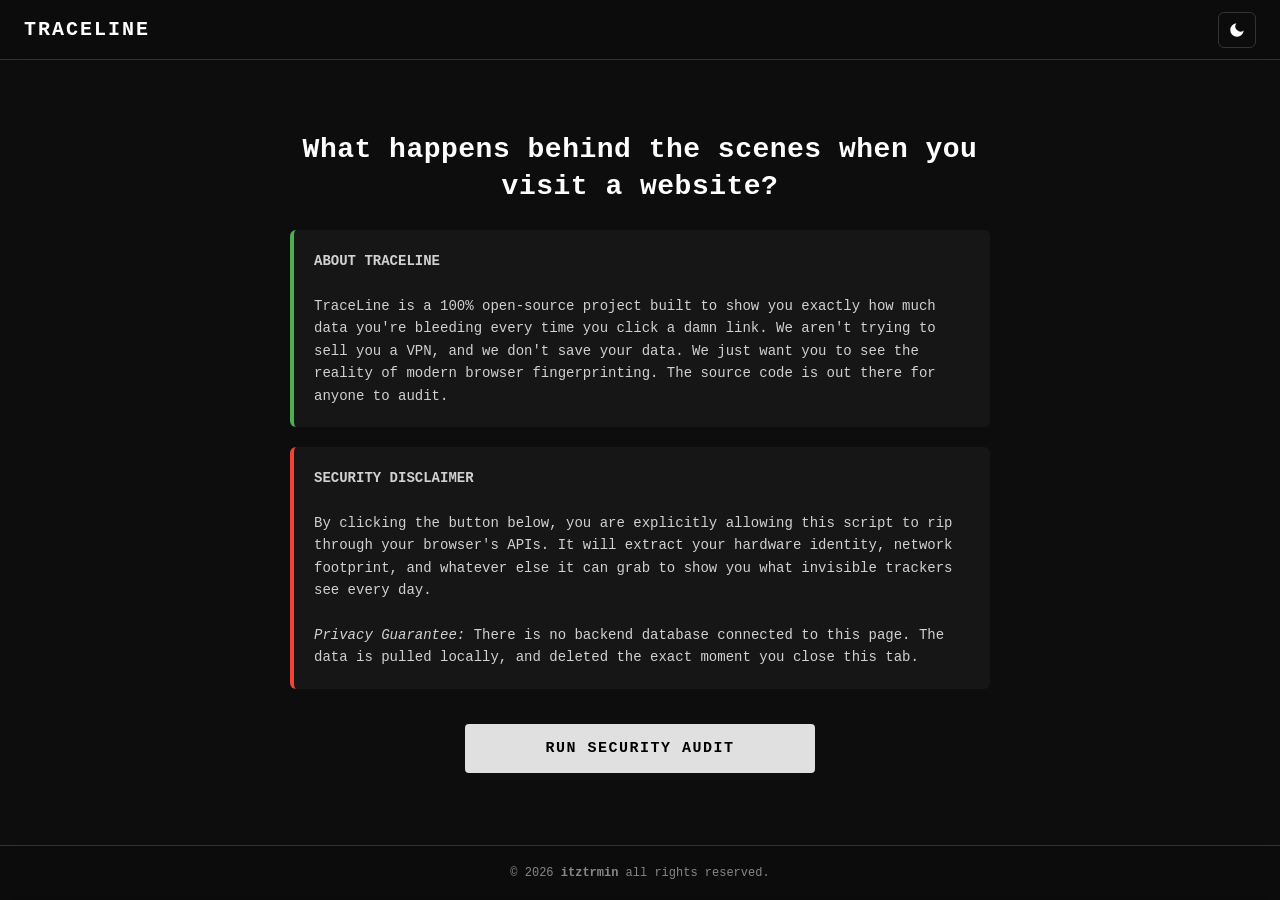
==== index.html @ 5d5ae393 "Last Sync: 2026-05-28 07:14 (Mobile)" ====
<!DOCTYPE html>
<html lang="en">
<head>
    <meta charset="UTF-8">
    <meta name="viewport" content="width=device-width, initial-scale=1.0, maximum-scale=1.0, user-scalable=no">
    <meta name="description" content="What happens behind the scenes when you visit a website? Run this audit to see your exact digital footprint and how to stop trackers.">
    <meta property="og:title" content="TraceLine - Security Audit">
    <meta property="og:description" content="What happens behind the scenes when you visit a website? Run this audit to see your exact digital footprint and how to stop trackers.">
    <meta property="og:type" content="website">
    <meta name="theme-color" content="#0d0d0d">
    <title>TraceLine - Security Audit</title>
    <link rel="preconnect" href="https://fonts.googleapis.com">
    <link rel="preconnect" href="https://fonts.gstatic.com" crossorigin>
    <link href="https://fonts.googleapis.com/css2?family=Archivo+Black&family=Goldman:wght@400;700&display=swap" rel="stylesheet">
    <link rel="stylesheet" href="css/base.css">
    <link rel="stylesheet" href="css/components.css">
    <link rel="stylesheet" href="css/terminal.css">
</head>
<body>

<div id="ad-trap" class="ad-trap ad-banner ad-sponsor adsbox doubleclick ad-placeholder"></div>

<nav>
    <div class="brand">TraceLine</div>
    <button class="theme-toggle" id="theme-btn" aria-label="Toggle Theme">
        <svg class="icon-moon" viewBox="0 0 24 24" xmlns="http://www.w3.org/2000/svg" aria-hidden="true">
            <path d="M21 12.79A9 9 0 1 1 11.21 3 7 7 0 0 0 21 12.79z"/>
        </svg>
        <svg class="icon-sun" viewBox="0 0 24 24" xmlns="http://www.w3.org/2000/svg" aria-hidden="true">
            <circle cx="12" cy="12" r="5"/>
            <line x1="12" y1="1" x2="12" y2="3"/><line x1="12" y1="21" x2="12" y2="23"/>
            <line x1="4.22" y1="4.22" x2="5.64" y2="5.64"/><line x1="18.36" y1="18.36" x2="19.78" y2="19.78"/>
            <line x1="1" y1="12" x2="3" y2="12"/><line x1="21" y1="12" x2="23" y2="12"/>
            <line x1="4.22" y1="19.78" x2="5.64" y2="18.36"/><line x1="18.36" y1="5.64" x2="19.78" y2="4.22"/>
        </svg>
    </button>
</nav>

<main>
    <div id="hero-container">
        <div class="title">What happens behind the scenes when you visit a website?</div>

        <div class="about-section">
            <strong>ABOUT TRACELINE</strong><br><br>
            TraceLine is a 100% open-source project built to show you exactly how much data you're bleeding every time you click a damn link. We aren't trying to sell you a VPN, and we don't save your data. We just want you to see the reality of modern browser fingerprinting. The source code is out there for anyone to audit.
        </div>

        <div class="disclaimer">
            <strong>SECURITY DISCLAIMER</strong><br><br>
            By clicking the button below, you are explicitly allowing this script to rip through your browser's APIs. It will extract your hardware identity, network footprint, and whatever else it can grab to show you what invisible trackers see every day.<br><br>
            <em>Privacy Guarantee:</em> There is no backend database connected to this page. The data is pulled locally, and deleted the exact moment you close this tab.
        </div>

        <button class="cta-btn" id="trap-button">Run Security Audit</button>
    </div>

    <div id="results-container">
        <div id="terminal-wrapper">
            <div id="terminal-titlebar">
                <span class="term-dot term-dot-red"></span>
                <span class="term-dot term-dot-yellow"></span>
                <span class="term-dot term-dot-green"></span>
                <span id="terminal-title-text">traceline / diagnostic shell</span>
            </div>
            <div id="terminal-output" role="log" aria-live="polite" aria-label="Security audit output"></div>
        </div>

        <div id="score-section" style="display:none"></div>

        <div class="docs" id="documentation-section" style="display:none">
            <h2>The Post-Mortem: How We Got This &amp; How to Stop It</h2>
            <p>That wall of text you just watched scroll by? That's your digital footprint. And honestly, it's a privacy shitshow. When you browse the web, you don't just politely ask a server for a webpage — your browser practically hands over a detailed dossier of your machine in exchange. Ad networks and data brokers don't even care about tracking cookies anymore. That's old bullshit. Instead, they look at the exact, hyper-specific combination of hardware, network settings, and system configurations you just exposed. Together, they form a "fingerprint" that is almost certainly unique to you.</p>
            <p>Here is a breakdown of exactly how this script tricked your browser into coughing up that information, and more importantly, how you can lock this damn thing down.</p>

            <hr>

            <h3>1. VPN / Proxy Detection Heuristics</h3>
            <p><strong>How we got it:</strong> Spotting a VPN just from the browser isn't easy, but your system gives it away if you aren't careful. We checked the local timezone of your operating system (via your browser's system clock) and compared it to the geographical timezone of your IP address. If you're physically sitting in London but your IP claims you're in New York, the clocks mismatch. You get flagged immediately. We also check your Internet Service Provider (ISP) against known datacenter hosts (like AWS or DigitalOcean) because regular people don't browse YouTube from a server farm.</p>
            <p><strong>How to prevent it:</strong> Spoof your system timezone to match your VPN's server. Extensions like <em>Spoof Timezone</em> automate this. To beat the datacenter check, you need Residential Proxies, which route your traffic through actual household connections.</p>

            <h3>2. The Canvas Fingerprint</h3>
            <p><strong>How we got it:</strong> HTML5 includes a drawing tool called a <span class="highlight">&lt;canvas&gt;</span>. Websites use it for browser games and charts. In this script, we generated an invisible canvas and forced your browser to draw a very specific, layered image using different colors and text fonts. Because every computer has a slightly different combo of graphics drivers, fonts, and sub-pixel smoothing algorithms, the resulting image is microscopically unique. We snapped a picture of those invisible pixels and hashed it into an ID code.</p>
            <p><strong>How to prevent it:</strong> Basic ad-blockers do literally nothing against this because canvas drawing is a core web feature. You need a browser that actually gives a shit, like <strong>Brave</strong> or the <strong>Tor Browser</strong>. Firefox users can install <strong>CanvasBlocker</strong>, which silently injects randomized digital "noise" into the math every time a site tries to draw a hidden image, completely ruining their tracking metrics.</p>

            <h3>3. AudioContext Fingerprinting</h3>
            <p><strong>How we got it:</strong> We used the Web Audio API to generate a high-frequency sine wave, pushed it through a digital audio compressor, and measured the result. We didn't even play the sound through your speakers. We just captured the internal audio buffer. Your specific sound card hardware dictates exactly how that floating-point math is processed. It's a ridiculously accurate, sneaky hardware ID.</p>
            <p><strong>How to prevent it:</strong> Similar to canvas tracking, you're fighting native web tools here. Using the <strong>Brave</strong> browser is your best bet; it catches audio API requests and injects cryptographic noise into the output, breaking their algorithms.</p>

            <h3>4. WebGL &amp; GPU Extraction</h3>
            <p><strong>How we got it:</strong> WebGL is the engine your browser uses to render 3D graphics. We spun up a 3D environment in the background and simply asked it for the name of the hardware doing the heavy lifting using a debug extension (<span class="highlight">WEBGL_debug_renderer_info</span>). Your browser just gladly handed over the exact make and model of your graphics card. It's that easy.</p>
            <p><strong>How to prevent it:</strong> You can disable WebGL entirely in your browser's advanced settings (in Firefox, type <code>about:config</code> and set <code>webgl.disabled</code> to <code>true</code>). Just keep in mind this will break 3D browser games and Google Earth.</p>

            <h3>5. Silent Media Device Enumeration</h3>
            <p><strong>How we got it:</strong> You know how websites have to ask permission to use your webcam and microphone? Yeah, well, they don't have to ask permission to <em>count</em> them. By querying <span class="highlight">navigator.mediaDevices.enumerateDevices()</span>, we asked your browser exactly how many audio inputs and lenses are plugged into your machine. Even without recording access, knowing you have exactly two cameras and three audio inputs adds another highly specific data point to your tracking profile.</p>
            <p><strong>How to prevent it:</strong> Safari actually restricts this by default, which is a rare W for Apple. On Chrome and Firefox, you have to dig into advanced configuration flags to spoof it. Honestly? Just unplug your external mics and webcams when you aren't using them.</p>

            <h3>6. Hardware &amp; Network Telemetry</h3>
            <p><strong>How we got it:</strong> We didn't even have to hack anything for this part — your browser just broadcasted it like an idiot. Using standard commands, we asked your machine how many CPU cores it has, how much RAM is installed, and your screen's exact color-depth. Combined with your IP address, this telemetry is enough to track you across different websites even if you clear your cookies every ten minutes.</p>
            <p><strong>How to prevent it:</strong> The best defense against general telemetry is blending in. The <strong>Tor Browser</strong> handles this by forcing every user to share the exact same screen size, hardware profile, and timezone, making it impossible to tell you apart from anyone else. For daily browsing, a strict privacy browser combined with a trusted VPN is the best way to stop the bleeding.</p>

            <h3>7. Browser Security Score</h3>
            <p><strong>How it works:</strong> After every audit, TraceLine grades your browser's privacy posture on a scale of <strong>0 to 10</strong>. The score weighs eleven signals gathered during the scan — whether an ad-blocker is running, whether canvas and audio fingerprinting are blocked, whether your GPU identity is masked, whether a VPN is in use, whether DNT and Global Privacy Control headers are sent, and more. Each signal contributes a weighted point value, and the total is normalised to a clean <code>/10</code> with a letter grade.</p>
            <p><strong>How to improve your score:</strong> The breakdown in the terminal tells you exactly which checks failed. The fastest wins are: installing an ad-blocker like <strong>uBlock Origin</strong>, switching to <strong>Brave</strong> (blocks canvas, audio, and WebGL fingerprinting by default), and enabling a VPN. Turning on Do Not Track and Global Privacy Control in your browser settings is trivial and free. Masking hardware telemetry (CPU core count, RAM) requires a privacy-focused browser or extensions like <strong>CanvasBlocker</strong> on Firefox.</p>

            <div class="bottom-actions">
                <button class="back-btn" id="back-btn">Back To Main Page</button>
                <div class="tagline">Stay safe. Stay paranoid.</div>
            </div>
        </div>
    </div>
</main>

<footer>
    &copy; 2026 <a href="https://trmin.pages.dev" target="_blank" rel="noopener">itztrmin</a> all rights reserved.
</footer>

<script src="js/core/theme.js"></script>
<script src="js/core/tl.js"></script>
<script src="js/engine/geo.js"></script>
<script src="js/engine/canvas.js"></script>
<script src="js/engine/audio.js"></script>
<script src="js/engine/gpu.js"></script>
<script src="js/engine/media.js"></script>
<script src="js/engine/system.js"></script>
<script src="js/engine/privacy.js"></script>
<script src="js/engine/collect.js"></script>
<script src="js/ui/terminal.js"></script>
<script src="js/ui/score.js"></script>
<script src="js/ui/app.js"></script>
</body>
</html>
---- css/base.css ----
:root {
    --bg-color: #0d0d0d;
    --text-color: #d1d1d1;
    --heading-color: #ffffff;
    --nav-bg: rgba(13, 13, 13, 0.92);
    --border-color: #333333;
    --box-bg: #161616;
    --btn-bg: #e0e0e0;
    --btn-text: #000000;
    --btn-hover: #ffffff;
    --btn-disabled: #2a2a2a;
    --btn-disabled-text: #555555;
    --term-bg: #111111;
    --term-text: #e0e0e0;
    --term-cursor: #888888;
    --highlight-bg: #222222;
    --link-color: #888888;
    --link-hover: #ffffff;
    --accent-green: #4CAF50;
    --accent-red: #f44336;
    --font-mono: 'SFMono-Regular', Consolas, 'Liberation Mono', Menlo, Courier, monospace;
    --font-sans: -apple-system, BlinkMacSystemFont, 'Segoe UI', Roboto, Helvetica, Arial, sans-serif;
    --font-display: 'Archivo Black', sans-serif;
    --font-brand: 'Goldman', sans-serif;
    --nav-height: 60px;
    --radius-sm: 4px;
    --radius-md: 6px;
    --radius-lg: 8px;
    --transition-fast: 0.2s ease;
    --transition-med: 0.3s ease;
}

body.light-mode {
    --bg-color: #f7f7f7;
    --text-color: #333333;
    --heading-color: #111111;
    --nav-bg: rgba(247, 247, 247, 0.92);
    --border-color: #d1d1d1;
    --box-bg: #ebebeb;
    --btn-bg: #111111;
    --btn-text: #ffffff;
    --btn-hover: #333333;
    --btn-disabled: #cccccc;
    --btn-disabled-text: #888888;
    --term-bg: #ffffff;
    --term-text: #222222;
    --term-cursor: #111111;
    --highlight-bg: #e0e0e0;
    --link-color: #555555;
    --link-hover: #111111;
}

*,
*::before,
*::after {
    box-sizing: border-box;
}

html {
    scroll-behavior: smooth;
}

body {
    background-color: var(--bg-color);
    color: var(--text-color);
    font-family: var(--font-mono);
    margin: 0;
    padding: 0;
    display: flex;
    flex-direction: column;
    min-height: 100vh;
    max-width: 100vw;
    overflow-x: hidden;
    transition: background-color var(--transition-med), color var(--transition-med);
}

main {
    flex: 1;
    display: flex;
    flex-direction: column;
    align-items: center;
    width: 100%;
    margin-top: var(--nav-height);
    padding: 20px;
}

footer {
    width: 100%;
    text-align: center;
    padding: 20px;
    font-size: 12px;
    color: var(--link-color);
    border-top: 1px solid var(--border-color);
    margin-top: auto;
    background-color: var(--nav-bg);
    backdrop-filter: blur(5px);
    -webkit-backdrop-filter: blur(5px);
}

footer a {
    color: var(--link-color);
    text-decoration: none;
    font-weight: bold;
    transition: color var(--transition-fast);
}

footer a:hover {
    color: var(--link-hover);
}

hr {
    border: 0;
    height: 1px;
    background: var(--border-color);
    margin: 36px 0;
}

.ad-trap {
    width: 1px;
    height: 1px;
    position: absolute;
    left: -9999px;
    top: -9999px;
    overflow: hidden;
    pointer-events: none;
}

@media (max-width: 600px) {
    main {
        padding: 16px;
    }
}
---- css/components.css ----
nav {
    width: 100%;
    height: var(--nav-height);
    background-color: var(--nav-bg);
    border-bottom: 1px solid var(--border-color);
    display: flex;
    justify-content: space-between;
    align-items: center;
    padding: 0 24px;
    position: fixed;
    top: 0;
    left: 0;
    z-index: 1000;
    backdrop-filter: blur(8px);
    -webkit-backdrop-filter: blur(8px);
}

.brand {
    font-size: clamp(16px, 4vw, 20px);
    font-weight: bold;
    color: var(--heading-color);
    letter-spacing: 2px;
    text-transform: uppercase;
    flex-shrink: 0;
}

.theme-toggle {
    background: none;
    border: 1px solid var(--border-color);
    border-radius: var(--radius-md);
    cursor: pointer;
    padding: 7px 9px;
    display: flex;
    align-items: center;
    justify-content: center;
    color: var(--heading-color);
    width: 38px;
    height: 36px;
    flex-shrink: 0;
    transition: border-color var(--transition-fast), opacity var(--transition-fast);
    position: relative;
    overflow: hidden;
}

.theme-toggle:hover {
    opacity: 0.7;
    border-color: var(--link-hover);
}

.theme-toggle svg {
    width: 18px;
    height: 18px;
    position: absolute;
    top: 50%;
    left: 50%;
    transform: translate(-50%, -50%);
    transition: opacity var(--transition-fast), transform var(--transition-med);
    pointer-events: none;
}

.icon-moon {
    opacity: 1;
    fill: currentColor;
}

.icon-sun {
    opacity: 0;
    fill: none;
    stroke: currentColor;
    stroke-width: 2;
    stroke-linecap: round;
}

body.light-mode .icon-moon { opacity: 0; }
body.light-mode .icon-sun  { opacity: 1; }

#hero-container {
    display: flex;
    flex-direction: column;
    align-items: center;
    justify-content: center;
    text-align: center;
    max-width: 700px;
    width: 100%;
    margin: auto;
    padding: 20px 0;
}

.title {
    font-size: clamp(20px, 5vw, 28px);
    color: var(--heading-color);
    margin-bottom: 25px;
    font-weight: 600;
    letter-spacing: 0.5px;
    line-height: 1.3;
}

.about-section,
.disclaimer {
    font-size: clamp(13px, 3.5vw, 14px);
    margin-bottom: 20px;
    line-height: 1.6;
    padding: 20px;
    background-color: var(--box-bg);
    border-radius: var(--radius-md);
    text-align: left;
    width: 100%;
}

.about-section {
    border-left: 4px solid var(--accent-green);
}

.disclaimer {
    border-left: 4px solid var(--accent-red);
    margin-bottom: 35px;
}

.cta-btn {
    background-color: var(--btn-bg);
    color: var(--btn-text);
    border: none;
    border-radius: var(--radius-sm);
    padding: 16px 30px;
    font-size: clamp(14px, 4vw, 15px);
    font-weight: bold;
    font-family: inherit;
    cursor: pointer;
    text-transform: uppercase;
    letter-spacing: 1.5px;
    transition: background-color var(--transition-fast), transform var(--transition-fast);
    width: 100%;
    max-width: 350px;
    display: block;
}

.cta-btn:hover:not(:disabled) {
    background-color: var(--btn-hover);
    transform: translateY(-2px);
}

.cta-btn:disabled {
    background-color: var(--btn-disabled);
    color: var(--btn-disabled-text);
    cursor: not-allowed;
    transform: none;
}

#results-container {
    display: none;
    width: 100%;
    max-width: 900px;
    margin: 0 auto;
}

.docs {
    line-height: 1.75;
    font-size: 15px;
    font-family: var(--font-sans);
}

.docs h2 {
    font-family: var(--font-display);
    color: var(--heading-color);
    border-bottom: 2px solid var(--border-color);
    padding-bottom: 12px;
    margin-top: 20px;
    font-size: clamp(18px, 4vw, 22px);
}

.docs h3 {
    font-family: var(--font-display);
    color: var(--heading-color);
    margin-top: 36px;
    margin-bottom: 12px;
    font-size: clamp(15px, 3.5vw, 17px);
    display: flex;
    align-items: center;
    gap: 10px;
}

.docs h3::before {
    content: "■";
    color: var(--border-color);
    font-size: 11px;
    flex-shrink: 0;
}

.docs p {
    margin-bottom: 16px;
    color: var(--text-color);
}

.docs strong {
    color: var(--heading-color);
    font-weight: 600;
}

.highlight {
    background-color: var(--highlight-bg);
    padding: 2px 6px;
    border-radius: var(--radius-sm);
    border: 1px solid var(--border-color);
    font-family: var(--font-mono);
    font-size: 0.88em;
}

.docs code {
    font-family: var(--font-mono);
    font-size: 0.88em;
    background-color: var(--highlight-bg);
    padding: 2px 6px;
    border-radius: var(--radius-sm);
}

.bottom-actions {
    display: flex;
    flex-direction: column;
    align-items: center;
    margin-top: 40px;
    padding-top: 30px;
    border-top: 1px solid var(--border-color);
    gap: 15px;
}

.back-btn {
    background-color: transparent;
    color: var(--heading-color);
    border: 2px solid var(--border-color);
    border-radius: var(--radius-sm);
    padding: 14px 40px;
    font-size: clamp(14px, 4vw, 15px);
    font-weight: bold;
    font-family: inherit;
    cursor: pointer;
    text-transform: uppercase;
    letter-spacing: 1.5px;
    transition: background-color var(--transition-fast), color var(--transition-fast);
    width: 100%;
    max-width: 300px;
}

.back-btn:hover {
    background-color: var(--border-color);
    color: var(--bg-color);
}

.tagline {
    font-family: var(--font-brand);
    color: var(--link-color);
    font-size: 12px;
    letter-spacing: 2px;
    text-transform: uppercase;
    text-align: center;
}

@media (max-width: 600px) {
    nav {
        padding: 0 16px;
    }

    .docs {
        font-size: 14px;
    }
}

/* ══════════════════════════════════════════════════════════════════════════
   BROWSER SECURITY SCORE CARD
   Sits between the terminal and the docs section
   ══════════════════════════════════════════════════════════════════════════ */

#score-section {
    width: 100%;
    background: var(--box-bg);
    border: 1px solid var(--border-color);
    border-radius: var(--radius-lg);
    padding: 32px 28px 28px;
    margin-bottom: 40px;
    box-shadow: 0 8px 32px rgba(0,0,0,0.25);
    font-family: var(--font-mono);
}

/* Header */
.score-header {
    margin-bottom: 28px;
    border-bottom: 1px solid var(--border-color);
    padding-bottom: 16px;
}

.score-label {
    font-size: clamp(11px, 3vw, 13px);
    letter-spacing: 3px;
    text-transform: uppercase;
    color: var(--link-color);
    margin-bottom: 4px;
}

.score-subtitle {
    font-size: 11px;
    color: var(--link-color);
    opacity: 0.6;
    letter-spacing: 1px;
}

/* Big number + grade row */
.score-hero {
    display: flex;
    align-items: baseline;
    gap: 20px;
    margin-bottom: 20px;
}

.score-number {
    font-family: var(--font-display);
    font-size: clamp(48px, 12vw, 72px);
    line-height: 1;
    font-weight: 900;
    transition: color 0.4s ease;
}

.score-denom {
    font-size: clamp(18px, 4vw, 24px);
    opacity: 0.55;
}

.score-grade {
    font-family: var(--font-display);
    font-size: clamp(28px, 7vw, 44px);
    font-weight: 900;
    border: 3px solid currentColor;
    border-radius: var(--radius-md);
    padding: 2px 12px;
    line-height: 1.3;
    opacity: 0.9;
}

/* Progress bar */
.score-bar-wrap {
    margin-bottom: 28px;
}

.score-bar-track {
    width: 100%;
    height: 6px;
    background: var(--border-color);
    border-radius: 3px;
    overflow: hidden;
    margin-bottom: 10px;
}

.score-bar-fill {
    height: 100%;
    border-radius: 3px;
    transition: width 0.8s cubic-bezier(0.4, 0, 0.2, 1);
}

.score-verdict {
    font-size: clamp(12px, 3vw, 14px);
    color: var(--text-color);
    opacity: 0.75;
    letter-spacing: 0.5px;
}

/* Breakdown grid */
.score-grid {
    display: flex;
    flex-direction: column;
    gap: 2px;
    border-top: 1px solid var(--border-color);
    padding-top: 20px;
}

.score-row {
    display: grid;
    grid-template-columns: 22px 1fr auto auto;
    align-items: center;
    gap: 10px;
    padding: 7px 10px;
    border-radius: var(--radius-sm);
    font-size: clamp(10px, 2.5vw, 12px);
    letter-spacing: 0.5px;
    transition: background var(--transition-fast);
}

.score-row:hover {
    background: var(--highlight-bg);
}

.score-row-icon {
    font-size: 13px;
    font-weight: bold;
    text-align: center;
    flex-shrink: 0;
}

.score-row-good .score-row-icon { color: var(--accent-green); }
.score-row-bad  .score-row-icon { color: var(--accent-red);   }

.score-row-label {
    color: var(--text-color);
    min-width: 0;
}

.score-row-status {
    font-size: 10px;
    letter-spacing: 1.5px;
    padding: 2px 7px;
    border-radius: 3px;
    white-space: nowrap;
    flex-shrink: 0;
}

.score-row-good .score-row-status {
    background: rgba(76,175,80,0.12);
    color: var(--accent-green);
    border: 1px solid rgba(76,175,80,0.25);
}

.score-row-bad .score-row-status {
    background: rgba(244,67,54,0.10);
    color: var(--accent-red);
    border: 1px solid rgba(244,67,54,0.2);
}

.score-row-pts {
    font-size: 11px;
    color: var(--link-color);
    text-align: right;
    white-space: nowrap;
    flex-shrink: 0;
    min-width: 32px;
}

.score-row-good .score-row-pts { color: var(--accent-green); }

/* Mobile */
@media (max-width: 520px) {
    #score-section {
        padding: 24px 16px 20px;
    }

    .score-row {
        grid-template-columns: 18px 1fr auto;
        gap: 8px;
    }

    /* Hide pts column on very small screens */
    .score-row-pts {
        display: none;
    }
}
---- css/terminal.css ----
#terminal-wrapper {
    position: relative;
    width: 100%;
    margin-bottom: 40px;
    border-radius: var(--radius-lg);
    overflow: hidden;
    box-shadow: 0 0 0 1px var(--border-color), 0 16px 48px rgba(0,0,0,0.4);
}

#terminal-titlebar {
    background-color: #1e1e1e;
    padding: 0 14px;
    display: flex;
    align-items: center;
    gap: 8px;
    border-bottom: 1px solid #2a2a2a;
    height: 38px;
    min-height: 38px;
    max-height: 38px;
    overflow: hidden;
}

body.light-mode #terminal-titlebar {
    background-color: #d0d0d0;
    border-bottom-color: #b8b8b8;
}

.term-dot {
    width: 12px;
    height: 12px;
    border-radius: 50%;
    flex-shrink: 0;
}

.term-dot-red    { background: #ff5f57; }
.term-dot-yellow { background: #febc2e; }
.term-dot-green  { background: #28c840; }

#terminal-title-text {
    font-size: 11px;
    color: #666;
    letter-spacing: 0.5px;
    font-family: monospace;
    white-space: nowrap;
    overflow: hidden;
    text-overflow: ellipsis;
    flex: 1 1 0;
    min-width: 0;
}

body.light-mode #terminal-title-text {
    color: #888;
}

.copy-log-btn {
    margin-left: auto;
    flex-shrink: 0;
    background: transparent;
    color: var(--link-color);
    border: 1px solid var(--border-color);
    border-radius: var(--radius-sm);
    padding: 3px 10px;
    font-size: 10px;
    font-family: inherit;
    letter-spacing: 1px;
    cursor: pointer;
    text-transform: uppercase;
    white-space: nowrap;
    transition: color var(--transition-fast), border-color var(--transition-fast);
}

.copy-log-btn:hover {
    color: var(--link-hover);
    border-color: var(--link-hover);
}

#terminal-output {
    background-color: var(--term-bg);
    padding: 16px 18px 22px;
    white-space: pre-wrap;
    overflow-wrap: anywhere;
    word-break: break-all;
    font-size: clamp(10px, 2.2vw, 13px);
    line-height: 1.7;
    color: var(--term-text);
    min-height: 260px;
    height: 60vh;
    max-height: 600px;
    overflow-y: auto;
    width: 100%;
    box-sizing: border-box;
    scrollbar-width: thin;
    scrollbar-color: var(--border-color) transparent;
    transition: background-color var(--transition-med), color var(--transition-med);
}

#terminal-output::-webkit-scrollbar       { width: 6px; }
#terminal-output::-webkit-scrollbar-track { background: transparent; }
#terminal-output::-webkit-scrollbar-thumb { background-color: var(--border-color); border-radius: 3px; }

#terminal-output::after {
    content: '\2588';
    animation: blink 1s step-start infinite;
    color: var(--term-cursor);
    margin-left: 2px;
}

.typing-complete::after { display: none; }

@keyframes blink { 50% { opacity: 0; } }

@media (max-width: 480px) {
    #terminal-output {
        font-size: 10px;
        padding: 12px 12px 18px;
        height: 55vh;
        max-height: 480px;
        line-height: 1.6;
    }

    #terminal-title-text {
        font-size: 10px;
        letter-spacing: 0;
    }

    .copy-log-btn {
        font-size: 9px;
        padding: 2px 8px;
    }
}
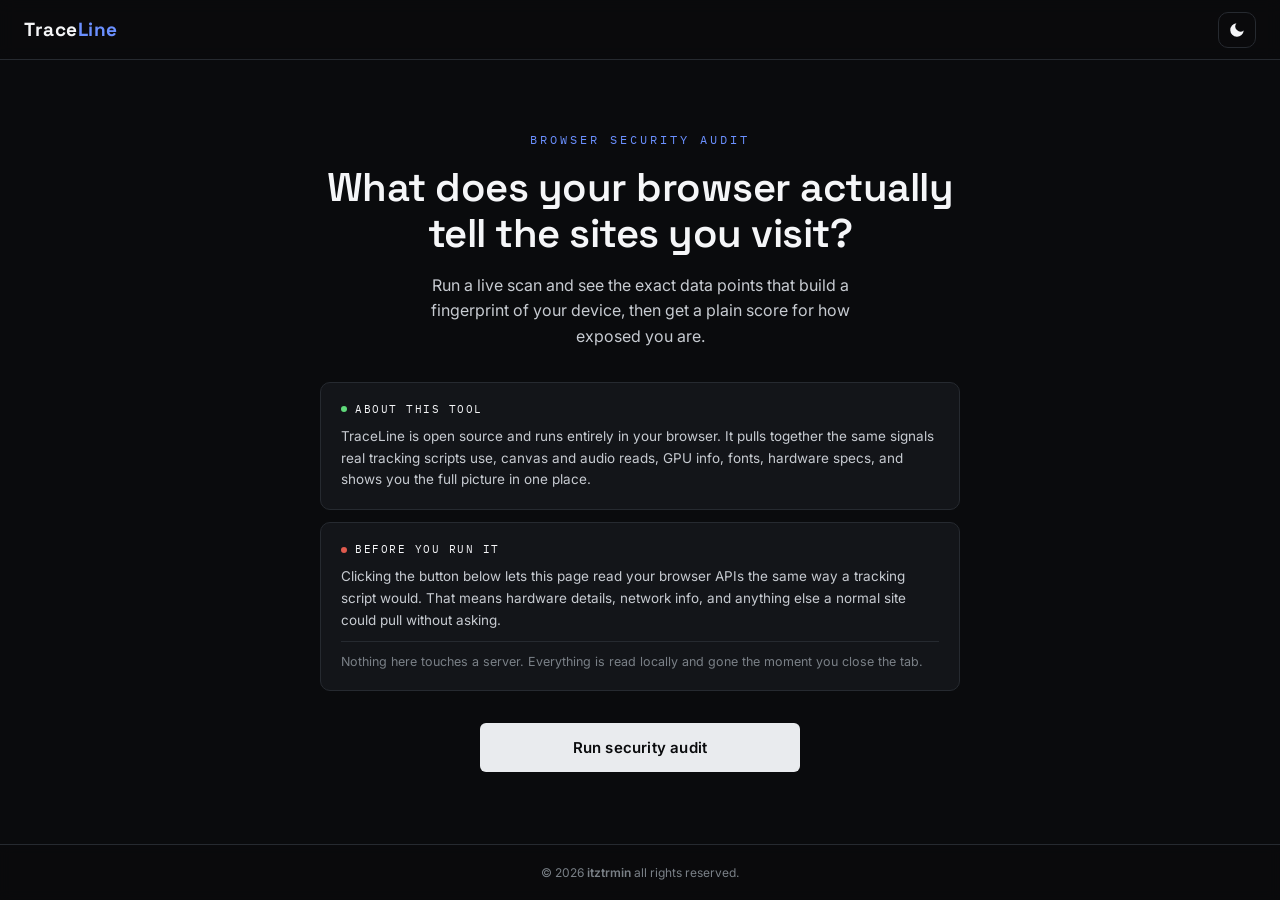
==== commit 8ff22663: "fix and redesign" ====
--- a/index.html
+++ b/index.html
@@ -3,15 +3,15 @@
 <head>
     <meta charset="UTF-8">
     <meta name="viewport" content="width=device-width, initial-scale=1.0, maximum-scale=1.0, user-scalable=no">
-    <meta name="description" content="What happens behind the scenes when you visit a website? Run this audit to see your exact digital footprint and how to stop trackers.">
-    <meta property="og:title" content="TraceLine - Security Audit">
-    <meta property="og:description" content="What happens behind the scenes when you visit a website? Run this audit to see your exact digital footprint and how to stop trackers.">
+    <meta name="description" content="See exactly what your browser leaks to every site you visit, then get a real score for how well it is locked down.">
+    <meta property="og:title" content="TraceLine, browser security audit">
+    <meta property="og:description" content="See exactly what your browser leaks to every site you visit, then get a real score for how well it is locked down.">
     <meta property="og:type" content="website">
-    <meta name="theme-color" content="#0d0d0d">
-    <title>TraceLine - Security Audit</title>
+    <meta name="theme-color" content="#0a0b0d">
+    <title>TraceLine, browser security audit</title>
     <link rel="preconnect" href="https://fonts.googleapis.com">
     <link rel="preconnect" href="https://fonts.gstatic.com" crossorigin>
-    <link href="https://fonts.googleapis.com/css2?family=Archivo+Black&family=Goldman:wght@400;700&display=swap" rel="stylesheet">
+    <link href="https://fonts.googleapis.com/css2?family=Space+Grotesk:wght@500;600;700&family=IBM+Plex+Mono:wght@400;500;600&family=Inter:wght@400;500;600&display=swap" rel="stylesheet">
     <link rel="stylesheet" href="css/base.css">
     <link rel="stylesheet" href="css/components.css">
     <link rel="stylesheet" href="css/terminal.css">
@@ -21,8 +21,8 @@
 <div id="ad-trap" class="ad-trap ad-banner ad-sponsor adsbox doubleclick ad-placeholder"></div>
 
 <nav>
-    <div class="brand">TraceLine</div>
-    <button class="theme-toggle" id="theme-btn" aria-label="Toggle Theme">
+    <div class="brand">Trace<span>Line</span></div>
+    <button class="theme-toggle" id="theme-btn" aria-label="Toggle theme">
         <svg class="icon-moon" viewBox="0 0 24 24" xmlns="http://www.w3.org/2000/svg" aria-hidden="true">
             <path d="M21 12.79A9 9 0 1 1 11.21 3 7 7 0 0 0 21 12.79z"/>
         </svg>
@@ -38,20 +38,23 @@
 
 <main>
     <div id="hero-container">
-        <div class="title">What happens behind the scenes when you visit a website?</div>
+        <div class="eyebrow">Browser security audit</div>
+        <div class="title">What does your browser actually tell the sites you visit?</div>
+        <div class="subtitle">Run a live scan and see the exact data points that build a fingerprint of your device, then get a plain score for how exposed you are.</div>
 
-        <div class="about-section">
-            <strong>ABOUT TRACELINE</strong><br><br>
-            TraceLine is a 100% open-source project built to show you exactly how much data you're bleeding every time you click a damn link. We aren't trying to sell you a VPN, and we don't save your data. We just want you to see the reality of modern browser fingerprinting. The source code is out there for anyone to audit.
+        <div class="info-cards">
+            <div class="info-card info-card-about">
+                <div class="info-card-title">About this tool</div>
+                <p>TraceLine is open source and runs entirely in your browser. It pulls together the same signals real tracking scripts use, canvas and audio reads, GPU info, fonts, hardware specs, and shows you the full picture in one place.</p>
+            </div>
+            <div class="info-card info-card-warn">
+                <div class="info-card-title">Before you run it</div>
+                <p>Clicking the button below lets this page read your browser APIs the same way a tracking script would. That means hardware details, network info, and anything else a normal site could pull without asking.</p>
+                <div class="info-card-guarantee">Nothing here touches a server. Everything is read locally and gone the moment you close the tab.</div>
+            </div>
         </div>
 
-        <div class="disclaimer">
-            <strong>SECURITY DISCLAIMER</strong><br><br>
-            By clicking the button below, you are explicitly allowing this script to rip through your browser's APIs. It will extract your hardware identity, network footprint, and whatever else it can grab to show you what invisible trackers see every day.<br><br>
-            <em>Privacy Guarantee:</em> There is no backend database connected to this page. The data is pulled locally, and deleted the exact moment you close this tab.
-        </div>
-
-        <button class="cta-btn" id="trap-button">Run Security Audit</button>
+        <button class="cta-btn" id="trap-button">Run security audit</button>
     </div>
 
     <div id="results-container">
@@ -67,45 +70,8 @@
 
         <div id="score-section" style="display:none"></div>
 
-        <div class="docs" id="documentation-section" style="display:none">
-            <h2>The Post-Mortem: How We Got This &amp; How to Stop It</h2>
-            <p>That wall of text you just watched scroll by? That's your digital footprint. And honestly, it's a privacy shitshow. When you browse the web, you don't just politely ask a server for a webpage — your browser practically hands over a detailed dossier of your machine in exchange. Ad networks and data brokers don't even care about tracking cookies anymore. That's old bullshit. Instead, they look at the exact, hyper-specific combination of hardware, network settings, and system configurations you just exposed. Together, they form a "fingerprint" that is almost certainly unique to you.</p>
-            <p>Here is a breakdown of exactly how this script tricked your browser into coughing up that information, and more importantly, how you can lock this damn thing down.</p>
-
-            <hr>
-
-            <h3>1. VPN / Proxy Detection Heuristics</h3>
-            <p><strong>How we got it:</strong> Spotting a VPN just from the browser isn't easy, but your system gives it away if you aren't careful. We checked the local timezone of your operating system (via your browser's system clock) and compared it to the geographical timezone of your IP address. If you're physically sitting in London but your IP claims you're in New York, the clocks mismatch. You get flagged immediately. We also check your Internet Service Provider (ISP) against known datacenter hosts (like AWS or DigitalOcean) because regular people don't browse YouTube from a server farm.</p>
-            <p><strong>How to prevent it:</strong> Spoof your system timezone to match your VPN's server. Extensions like <em>Spoof Timezone</em> automate this. To beat the datacenter check, you need Residential Proxies, which route your traffic through actual household connections.</p>
-
-            <h3>2. The Canvas Fingerprint</h3>
-            <p><strong>How we got it:</strong> HTML5 includes a drawing tool called a <span class="highlight">&lt;canvas&gt;</span>. Websites use it for browser games and charts. In this script, we generated an invisible canvas and forced your browser to draw a very specific, layered image using different colors and text fonts. Because every computer has a slightly different combo of graphics drivers, fonts, and sub-pixel smoothing algorithms, the resulting image is microscopically unique. We snapped a picture of those invisible pixels and hashed it into an ID code.</p>
-            <p><strong>How to prevent it:</strong> Basic ad-blockers do literally nothing against this because canvas drawing is a core web feature. You need a browser that actually gives a shit, like <strong>Brave</strong> or the <strong>Tor Browser</strong>. Firefox users can install <strong>CanvasBlocker</strong>, which silently injects randomized digital "noise" into the math every time a site tries to draw a hidden image, completely ruining their tracking metrics.</p>
-
-            <h3>3. AudioContext Fingerprinting</h3>
-            <p><strong>How we got it:</strong> We used the Web Audio API to generate a high-frequency sine wave, pushed it through a digital audio compressor, and measured the result. We didn't even play the sound through your speakers. We just captured the internal audio buffer. Your specific sound card hardware dictates exactly how that floating-point math is processed. It's a ridiculously accurate, sneaky hardware ID.</p>
-            <p><strong>How to prevent it:</strong> Similar to canvas tracking, you're fighting native web tools here. Using the <strong>Brave</strong> browser is your best bet; it catches audio API requests and injects cryptographic noise into the output, breaking their algorithms.</p>
-
-            <h3>4. WebGL &amp; GPU Extraction</h3>
-            <p><strong>How we got it:</strong> WebGL is the engine your browser uses to render 3D graphics. We spun up a 3D environment in the background and simply asked it for the name of the hardware doing the heavy lifting using a debug extension (<span class="highlight">WEBGL_debug_renderer_info</span>). Your browser just gladly handed over the exact make and model of your graphics card. It's that easy.</p>
-            <p><strong>How to prevent it:</strong> You can disable WebGL entirely in your browser's advanced settings (in Firefox, type <code>about:config</code> and set <code>webgl.disabled</code> to <code>true</code>). Just keep in mind this will break 3D browser games and Google Earth.</p>
-
-            <h3>5. Silent Media Device Enumeration</h3>
-            <p><strong>How we got it:</strong> You know how websites have to ask permission to use your webcam and microphone? Yeah, well, they don't have to ask permission to <em>count</em> them. By querying <span class="highlight">navigator.mediaDevices.enumerateDevices()</span>, we asked your browser exactly how many audio inputs and lenses are plugged into your machine. Even without recording access, knowing you have exactly two cameras and three audio inputs adds another highly specific data point to your tracking profile.</p>
-            <p><strong>How to prevent it:</strong> Safari actually restricts this by default, which is a rare W for Apple. On Chrome and Firefox, you have to dig into advanced configuration flags to spoof it. Honestly? Just unplug your external mics and webcams when you aren't using them.</p>
-
-            <h3>6. Hardware &amp; Network Telemetry</h3>
-            <p><strong>How we got it:</strong> We didn't even have to hack anything for this part — your browser just broadcasted it like an idiot. Using standard commands, we asked your machine how many CPU cores it has, how much RAM is installed, and your screen's exact color-depth. Combined with your IP address, this telemetry is enough to track you across different websites even if you clear your cookies every ten minutes.</p>
-            <p><strong>How to prevent it:</strong> The best defense against general telemetry is blending in. The <strong>Tor Browser</strong> handles this by forcing every user to share the exact same screen size, hardware profile, and timezone, making it impossible to tell you apart from anyone else. For daily browsing, a strict privacy browser combined with a trusted VPN is the best way to stop the bleeding.</p>
-
-            <h3>7. Browser Security Score</h3>
-            <p><strong>How it works:</strong> After every audit, TraceLine grades your browser's privacy posture on a scale of <strong>0 to 10</strong>. The score weighs eleven signals gathered during the scan — whether an ad-blocker is running, whether canvas and audio fingerprinting are blocked, whether your GPU identity is masked, whether a VPN is in use, whether DNT and Global Privacy Control headers are sent, and more. Each signal contributes a weighted point value, and the total is normalised to a clean <code>/10</code> with a letter grade.</p>
-            <p><strong>How to improve your score:</strong> The breakdown in the terminal tells you exactly which checks failed. The fastest wins are: installing an ad-blocker like <strong>uBlock Origin</strong>, switching to <strong>Brave</strong> (blocks canvas, audio, and WebGL fingerprinting by default), and enabling a VPN. Turning on Do Not Track and Global Privacy Control in your browser settings is trivial and free. Masking hardware telemetry (CPU core count, RAM) requires a privacy-focused browser or extensions like <strong>CanvasBlocker</strong> on Firefox.</p>
-
-            <div class="bottom-actions">
-                <button class="back-btn" id="back-btn">Back To Main Page</button>
-                <div class="tagline">Stay safe. Stay paranoid.</div>
-            </div>
+        <div class="bottom-actions" id="bottom-actions" style="display:none">
+            <button class="back-btn" id="back-btn">Run again</button>
         </div>
     </div>
 </main>
@@ -123,6 +89,7 @@
 <script src="js/engine/media.js"></script>
 <script src="js/engine/system.js"></script>
 <script src="js/engine/privacy.js"></script>
+<script src="js/engine/bypass.js"></script>
 <script src="js/engine/collect.js"></script>
 <script src="js/ui/terminal.js"></script>
 <script src="js/ui/score.js"></script>
--- a/css/base.css
+++ b/css/base.css
@@ -1,53 +1,56 @@
 :root {
-    --bg-color: #0d0d0d;
-    --text-color: #d1d1d1;
-    --heading-color: #ffffff;
-    --nav-bg: rgba(13, 13, 13, 0.92);
-    --border-color: #333333;
-    --box-bg: #161616;
-    --btn-bg: #e0e0e0;
-    --btn-text: #000000;
+    --bg-color: #0a0b0d;
+    --text-color: #c7cbd1;
+    --heading-color: #f5f6f8;
+    --nav-bg: rgba(10, 11, 13, 0.9);
+    --border-color: #262a30;
+    --box-bg: #131519;
+    --box-bg-raised: #1a1d22;
+    --btn-bg: #e9ebee;
+    --btn-text: #0a0b0d;
     --btn-hover: #ffffff;
-    --btn-disabled: #2a2a2a;
-    --btn-disabled-text: #555555;
-    --term-bg: #111111;
-    --term-text: #e0e0e0;
-    --term-cursor: #888888;
-    --highlight-bg: #222222;
-    --link-color: #888888;
+    --btn-disabled: #22252a;
+    --btn-disabled-text: #52565d;
+    --term-bg: #0e0f12;
+    --term-text: #d6dae0;
+    --term-cursor: #6b90ff;
+    --highlight-bg: #1c1f25;
+    --link-color: #7a8087;
     --link-hover: #ffffff;
-    --accent-green: #4CAF50;
-    --accent-red: #f44336;
-    --font-mono: 'SFMono-Regular', Consolas, 'Liberation Mono', Menlo, Courier, monospace;
-    --font-sans: -apple-system, BlinkMacSystemFont, 'Segoe UI', Roboto, Helvetica, Arial, sans-serif;
-    --font-display: 'Archivo Black', sans-serif;
-    --font-brand: 'Goldman', sans-serif;
+    --accent: #6b90ff;
+    --accent-soft: rgba(107, 144, 255, 0.12);
+    --good: #5fd97a;
+    --bad: #e05a4e;
+    --font-mono: 'IBM Plex Mono', 'SFMono-Regular', Consolas, 'Liberation Mono', Menlo, monospace;
+    --font-sans: 'Inter', -apple-system, BlinkMacSystemFont, 'Segoe UI', Roboto, Helvetica, Arial, sans-serif;
+    --font-display: 'Space Grotesk', 'Archivo Black', sans-serif;
     --nav-height: 60px;
-    --radius-sm: 4px;
-    --radius-md: 6px;
-    --radius-lg: 8px;
-    --transition-fast: 0.2s ease;
-    --transition-med: 0.3s ease;
+    --radius-sm: 6px;
+    --radius-md: 10px;
+    --radius-lg: 14px;
+    --transition-fast: 0.15s ease;
+    --transition-med: 0.25s ease;
 }
 
 body.light-mode {
-    --bg-color: #f7f7f7;
-    --text-color: #333333;
-    --heading-color: #111111;
-    --nav-bg: rgba(247, 247, 247, 0.92);
-    --border-color: #d1d1d1;
-    --box-bg: #ebebeb;
-    --btn-bg: #111111;
+    --bg-color: #f6f7f9;
+    --text-color: #40454c;
+    --heading-color: #101215;
+    --nav-bg: rgba(246, 247, 249, 0.9);
+    --border-color: #dfe2e6;
+    --box-bg: #ffffff;
+    --box-bg-raised: #ffffff;
+    --btn-bg: #101215;
     --btn-text: #ffffff;
-    --btn-hover: #333333;
-    --btn-disabled: #cccccc;
-    --btn-disabled-text: #888888;
+    --btn-hover: #2b2e33;
+    --btn-disabled: #d8dbdf;
+    --btn-disabled-text: #9a9ea4;
     --term-bg: #ffffff;
-    --term-text: #222222;
-    --term-cursor: #111111;
-    --highlight-bg: #e0e0e0;
-    --link-color: #555555;
-    --link-hover: #111111;
+    --term-text: #23262b;
+    --term-cursor: #3358d6;
+    --highlight-bg: #eef0f3;
+    --link-color: #6b7078;
+    --link-hover: #101215;
 }
 
 *,
@@ -63,7 +66,7 @@
 body {
     background-color: var(--bg-color);
     color: var(--text-color);
-    font-family: var(--font-mono);
+    font-family: var(--font-sans);
     margin: 0;
     padding: 0;
     display: flex;
@@ -81,7 +84,7 @@
     align-items: center;
     width: 100%;
     margin-top: var(--nav-height);
-    padding: 20px;
+    padding: 24px 20px;
 }
 
 footer {
@@ -93,14 +96,14 @@
     border-top: 1px solid var(--border-color);
     margin-top: auto;
     background-color: var(--nav-bg);
-    backdrop-filter: blur(5px);
-    -webkit-backdrop-filter: blur(5px);
+    backdrop-filter: blur(6px);
+    -webkit-backdrop-filter: blur(6px);
 }
 
 footer a {
     color: var(--link-color);
     text-decoration: none;
-    font-weight: bold;
+    font-weight: 600;
     transition: color var(--transition-fast);
 }
 
@@ -125,8 +128,23 @@
     pointer-events: none;
 }
 
+:focus-visible {
+    outline: 2px solid var(--accent);
+    outline-offset: 2px;
+}
+
+@media (prefers-reduced-motion: reduce) {
+    *, *::before, *::after {
+        animation-duration: 0.001ms !important;
+        transition-duration: 0.001ms !important;
+    }
+    html {
+        scroll-behavior: auto;
+    }
+}
+
 @media (max-width: 600px) {
     main {
-        padding: 16px;
+        padding: 18px 14px;
     }
 }
--- a/css/components.css
+++ b/css/components.css
@@ -16,12 +16,16 @@
 }
 
 .brand {
-    font-size: clamp(16px, 4vw, 20px);
-    font-weight: bold;
-    color: var(--heading-color);
-    letter-spacing: 2px;
-    text-transform: uppercase;
-    flex-shrink: 0;
+    font-family: var(--font-display);
+    font-size: clamp(16px, 4vw, 19px);
+    font-weight: 700;
+    color: var(--heading-color);
+    letter-spacing: 0.5px;
+    flex-shrink: 0;
+}
+
+.brand span {
+    color: var(--accent);
 }
 
 .theme-toggle {
@@ -80,40 +84,96 @@
     align-items: center;
     justify-content: center;
     text-align: center;
-    max-width: 700px;
+    max-width: 640px;
     width: 100%;
     margin: auto;
-    padding: 20px 0;
+    padding: 32px 0;
+}
+
+.eyebrow {
+    font-family: var(--font-mono);
+    font-size: 12px;
+    letter-spacing: 3px;
+    text-transform: uppercase;
+    color: var(--accent);
+    margin-bottom: 18px;
 }
 
 .title {
-    font-size: clamp(20px, 5vw, 28px);
-    color: var(--heading-color);
-    margin-bottom: 25px;
+    font-family: var(--font-display);
+    font-size: clamp(26px, 6vw, 40px);
+    color: var(--heading-color);
+    margin-bottom: 16px;
     font-weight: 600;
-    letter-spacing: 0.5px;
-    line-height: 1.3;
-}
-
-.about-section,
-.disclaimer {
-    font-size: clamp(13px, 3.5vw, 14px);
-    margin-bottom: 20px;
+    letter-spacing: -0.5px;
+    line-height: 1.15;
+}
+
+.subtitle {
+    font-size: clamp(14px, 3.5vw, 16px);
+    color: var(--text-color);
     line-height: 1.6;
-    padding: 20px;
+    margin-bottom: 32px;
+    max-width: 480px;
+}
+
+.info-cards {
+    display: flex;
+    flex-direction: column;
+    gap: 12px;
+    width: 100%;
+    margin-bottom: 32px;
+    text-align: left;
+}
+
+.info-card {
+    font-size: 13.5px;
+    line-height: 1.6;
+    padding: 18px 20px;
     background-color: var(--box-bg);
+    border: 1px solid var(--border-color);
     border-radius: var(--radius-md);
-    text-align: left;
-    width: 100%;
-}
-
-.about-section {
-    border-left: 4px solid var(--accent-green);
-}
-
-.disclaimer {
-    border-left: 4px solid var(--accent-red);
-    margin-bottom: 35px;
+    width: 100%;
+}
+
+.info-card-title {
+    font-family: var(--font-mono);
+    font-size: 11px;
+    letter-spacing: 1.5px;
+    text-transform: uppercase;
+    color: var(--heading-color);
+    margin-bottom: 8px;
+    display: flex;
+    align-items: center;
+    gap: 8px;
+}
+
+.info-card-title::before {
+    content: '';
+    width: 6px;
+    height: 6px;
+    border-radius: 50%;
+    flex-shrink: 0;
+}
+
+.info-card-about .info-card-title::before { background: var(--good); }
+.info-card-warn .info-card-title::before { background: var(--bad); }
+
+.info-card p {
+    margin: 0;
+    color: var(--text-color);
+}
+
+.info-card p + p {
+    margin-top: 8px;
+}
+
+.info-card-guarantee {
+    color: var(--link-color);
+    font-size: 12.5px;
+    margin-top: 10px;
+    padding-top: 10px;
+    border-top: 1px solid var(--border-color);
 }
 
 .cta-btn {
@@ -121,22 +181,21 @@
     color: var(--btn-text);
     border: none;
     border-radius: var(--radius-sm);
-    padding: 16px 30px;
+    padding: 15px 28px;
     font-size: clamp(14px, 4vw, 15px);
-    font-weight: bold;
-    font-family: inherit;
+    font-weight: 600;
+    font-family: var(--font-sans);
     cursor: pointer;
-    text-transform: uppercase;
-    letter-spacing: 1.5px;
+    letter-spacing: 0.2px;
     transition: background-color var(--transition-fast), transform var(--transition-fast);
     width: 100%;
-    max-width: 350px;
+    max-width: 320px;
     display: block;
 }
 
 .cta-btn:hover:not(:disabled) {
     background-color: var(--btn-hover);
-    transform: translateY(-2px);
+    transform: translateY(-1px);
 }
 
 .cta-btn:disabled {
@@ -149,303 +208,288 @@
 #results-container {
     display: none;
     width: 100%;
-    max-width: 900px;
+    max-width: 880px;
     margin: 0 auto;
 }
 
-.docs {
-    line-height: 1.75;
-    font-size: 15px;
-    font-family: var(--font-sans);
-}
-
-.docs h2 {
-    font-family: var(--font-display);
-    color: var(--heading-color);
-    border-bottom: 2px solid var(--border-color);
-    padding-bottom: 12px;
-    margin-top: 20px;
-    font-size: clamp(18px, 4vw, 22px);
-}
-
-.docs h3 {
-    font-family: var(--font-display);
-    color: var(--heading-color);
-    margin-top: 36px;
-    margin-bottom: 12px;
-    font-size: clamp(15px, 3.5vw, 17px);
-    display: flex;
-    align-items: center;
-    gap: 10px;
-}
-
-.docs h3::before {
-    content: "■";
-    color: var(--border-color);
-    font-size: 11px;
-    flex-shrink: 0;
-}
-
-.docs p {
-    margin-bottom: 16px;
-    color: var(--text-color);
-}
-
-.docs strong {
-    color: var(--heading-color);
-    font-weight: 600;
-}
-
-.highlight {
-    background-color: var(--highlight-bg);
-    padding: 2px 6px;
-    border-radius: var(--radius-sm);
-    border: 1px solid var(--border-color);
-    font-family: var(--font-mono);
-    font-size: 0.88em;
-}
-
-.docs code {
-    font-family: var(--font-mono);
-    font-size: 0.88em;
-    background-color: var(--highlight-bg);
-    padding: 2px 6px;
-    border-radius: var(--radius-sm);
-}
-
 .bottom-actions {
     display: flex;
     flex-direction: column;
     align-items: center;
-    margin-top: 40px;
-    padding-top: 30px;
-    border-top: 1px solid var(--border-color);
-    gap: 15px;
+    margin-top: 32px;
+    padding-top: 28px;
+    gap: 14px;
 }
 
 .back-btn {
     background-color: transparent;
     color: var(--heading-color);
-    border: 2px solid var(--border-color);
+    border: 1px solid var(--border-color);
     border-radius: var(--radius-sm);
-    padding: 14px 40px;
+    padding: 13px 36px;
     font-size: clamp(14px, 4vw, 15px);
-    font-weight: bold;
-    font-family: inherit;
+    font-weight: 600;
+    font-family: var(--font-sans);
     cursor: pointer;
-    text-transform: uppercase;
-    letter-spacing: 1.5px;
-    transition: background-color var(--transition-fast), color var(--transition-fast);
-    width: 100%;
-    max-width: 300px;
+    letter-spacing: 0.2px;
+    transition: background-color var(--transition-fast), color var(--transition-fast), border-color var(--transition-fast);
+    width: 100%;
+    max-width: 280px;
 }
 
 .back-btn:hover {
-    background-color: var(--border-color);
-    color: var(--bg-color);
-}
-
-.tagline {
-    font-family: var(--font-brand);
-    color: var(--link-color);
-    font-size: 12px;
-    letter-spacing: 2px;
-    text-transform: uppercase;
-    text-align: center;
+    background-color: var(--highlight-bg);
+    border-color: var(--link-hover);
 }
 
 @media (max-width: 600px) {
     nav {
         padding: 0 16px;
     }
-
-    .docs {
-        font-size: 14px;
-    }
-}
-
-/* ══════════════════════════════════════════════════════════════════════════
-   BROWSER SECURITY SCORE CARD
-   Sits between the terminal and the docs section
-   ══════════════════════════════════════════════════════════════════════════ */
-
-#score-section {
+}
+
+/* ===========================================================
+   SCORE HERO CARD
+   =========================================================== */
+
+.score-hero-card {
     width: 100%;
     background: var(--box-bg);
     border: 1px solid var(--border-color);
     border-radius: var(--radius-lg);
-    padding: 32px 28px 28px;
-    margin-bottom: 40px;
-    box-shadow: 0 8px 32px rgba(0,0,0,0.25);
+    padding: 26px 24px;
+    margin-bottom: 20px;
+}
+
+.score-hero-top {
+    display: flex;
+    align-items: center;
+    justify-content: space-between;
+    margin-bottom: 4px;
+}
+
+.score-hero-label {
     font-family: var(--font-mono);
-}
-
-/* Header */
-.score-header {
-    margin-bottom: 28px;
-    border-bottom: 1px solid var(--border-color);
-    padding-bottom: 16px;
-}
-
-.score-label {
-    font-size: clamp(11px, 3vw, 13px);
-    letter-spacing: 3px;
+    font-size: 11px;
+    letter-spacing: 2px;
     text-transform: uppercase;
     color: var(--link-color);
-    margin-bottom: 4px;
-}
-
-.score-subtitle {
-    font-size: 11px;
-    color: var(--link-color);
-    opacity: 0.6;
-    letter-spacing: 1px;
-}
-
-/* Big number + grade row */
-.score-hero {
-    display: flex;
-    align-items: baseline;
-    gap: 20px;
-    margin-bottom: 20px;
-}
-
-.score-number {
+}
+
+.score-hero-grade {
     font-family: var(--font-display);
-    font-size: clamp(48px, 12vw, 72px);
-    line-height: 1;
-    font-weight: 900;
-    transition: color 0.4s ease;
-}
-
-.score-denom {
-    font-size: clamp(18px, 4vw, 24px);
-    opacity: 0.55;
-}
-
-.score-grade {
+    font-size: 22px;
+    font-weight: 700;
+    border: 2px solid currentColor;
+    border-radius: var(--radius-sm);
+    padding: 2px 11px;
+    line-height: 1.3;
+}
+
+.score-hero-number {
     font-family: var(--font-display);
-    font-size: clamp(28px, 7vw, 44px);
-    font-weight: 900;
-    border: 3px solid currentColor;
-    border-radius: var(--radius-md);
-    padding: 2px 12px;
-    line-height: 1.3;
-    opacity: 0.9;
-}
-
-/* Progress bar */
-.score-bar-wrap {
-    margin-bottom: 28px;
-}
-
-.score-bar-track {
+    font-size: clamp(44px, 11vw, 60px);
+    line-height: 1.05;
+    font-weight: 700;
+    margin: 6px 0 16px;
+}
+
+.score-hero-denom {
+    font-size: clamp(16px, 4vw, 20px);
+    opacity: 0.5;
+    font-weight: 500;
+    margin-left: 4px;
+}
+
+.score-hero-bar-track {
     width: 100%;
     height: 6px;
     background: var(--border-color);
     border-radius: 3px;
     overflow: hidden;
-    margin-bottom: 10px;
-}
-
-.score-bar-fill {
+    margin-bottom: 14px;
+}
+
+.score-hero-bar-fill {
     height: 100%;
     border-radius: 3px;
     transition: width 0.8s cubic-bezier(0.4, 0, 0.2, 1);
 }
 
-.score-verdict {
-    font-size: clamp(12px, 3vw, 14px);
+.score-hero-verdict {
+    font-size: clamp(13px, 3vw, 14.5px);
     color: var(--text-color);
-    opacity: 0.75;
-    letter-spacing: 0.5px;
-}
-
-/* Breakdown grid */
-.score-grid {
+}
+
+/* ===========================================================
+   COLLAPSIBLE SCORE GROUPS
+   =========================================================== */
+
+.score-groups {
     display: flex;
     flex-direction: column;
-    gap: 2px;
-    border-top: 1px solid var(--border-color);
-    padding-top: 20px;
-}
-
-.score-row {
-    display: grid;
-    grid-template-columns: 22px 1fr auto auto;
-    align-items: center;
     gap: 10px;
-    padding: 7px 10px;
-    border-radius: var(--radius-sm);
-    font-size: clamp(10px, 2.5vw, 12px);
-    letter-spacing: 0.5px;
-    transition: background var(--transition-fast);
-}
-
-.score-row:hover {
-    background: var(--highlight-bg);
-}
-
-.score-row-icon {
-    font-size: 13px;
-    font-weight: bold;
-    text-align: center;
-    flex-shrink: 0;
-}
-
-.score-row-good .score-row-icon { color: var(--accent-green); }
-.score-row-bad  .score-row-icon { color: var(--accent-red);   }
-
-.score-row-label {
-    color: var(--text-color);
+    margin-bottom: 32px;
+}
+
+.score-group {
+    background: var(--box-bg);
+    border: 1px solid var(--border-color);
+    border-radius: var(--radius-md);
+    overflow: hidden;
+}
+
+.score-group-header {
+    width: 100%;
+    display: flex;
+    align-items: center;
+    justify-content: space-between;
+    gap: 12px;
+    padding: 16px 18px;
+    background: none;
+    border: none;
+    cursor: pointer;
+    text-align: left;
+    font-family: inherit;
+    color: inherit;
+}
+
+.score-group-header-left {
+    display: flex;
+    align-items: center;
+    gap: 12px;
     min-width: 0;
 }
 
-.score-row-status {
-    font-size: 10px;
-    letter-spacing: 1.5px;
-    padding: 2px 7px;
-    border-radius: 3px;
-    white-space: nowrap;
-    flex-shrink: 0;
-}
-
-.score-row-good .score-row-status {
-    background: rgba(76,175,80,0.12);
-    color: var(--accent-green);
-    border: 1px solid rgba(76,175,80,0.25);
-}
-
-.score-row-bad .score-row-status {
-    background: rgba(244,67,54,0.10);
-    color: var(--accent-red);
-    border: 1px solid rgba(244,67,54,0.2);
-}
-
-.score-row-pts {
+.score-group-chevron {
+    flex-shrink: 0;
     font-size: 11px;
     color: var(--link-color);
-    text-align: right;
+    transition: transform var(--transition-med);
+    display: inline-block;
+}
+
+.score-group.is-open .score-group-chevron {
+    transform: rotate(90deg);
+}
+
+.score-group-title {
+    font-family: var(--font-display);
+    font-size: 15px;
+    font-weight: 600;
+    color: var(--heading-color);
+}
+
+.score-group-tagline {
+    font-size: 12px;
+    color: var(--link-color);
+    margin-top: 2px;
+}
+
+.score-group-header-right {
+    flex-shrink: 0;
+}
+
+.score-group-subscore {
+    font-family: var(--font-mono);
+    font-size: 15px;
+    font-weight: 600;
+}
+
+.score-group-subscore span {
+    font-size: 12px;
+    opacity: 0.55;
+    font-weight: 500;
+}
+
+.score-group-body {
+    display: grid;
+    grid-template-rows: 0fr;
+    transition: grid-template-rows var(--transition-med);
+    min-height: 0;
+}
+
+.score-group.is-open .score-group-body {
+    grid-template-rows: 1fr;
+}
+
+.score-group-body-inner {
+    overflow: hidden;
+    min-height: 0;
+}
+
+.score-item {
+    padding: 12px 18px;
+    border-top: 1px solid var(--border-color);
+}
+
+.score-item-top {
+    display: flex;
+    align-items: center;
+    gap: 10px;
+}
+
+.score-item-mark {
+    flex-shrink: 0;
+    font-size: 12px;
+    font-weight: 700;
+    width: 16px;
+    text-align: center;
+}
+
+.is-good .score-item-mark { color: var(--good); }
+.is-bad .score-item-mark { color: var(--bad); }
+
+.score-item-label {
+    flex: 1;
+    min-width: 0;
+    font-size: 13.5px;
+    color: var(--heading-color);
+    font-weight: 500;
+}
+
+.score-item-status {
+    flex-shrink: 0;
+    font-family: var(--font-mono);
+    font-size: 10px;
+    letter-spacing: 1px;
+    padding: 3px 8px;
+    border-radius: 4px;
     white-space: nowrap;
-    flex-shrink: 0;
-    min-width: 32px;
-}
-
-.score-row-good .score-row-pts { color: var(--accent-green); }
-
-/* Mobile */
+}
+
+.is-good .score-item-status {
+    background: rgba(95, 217, 122, 0.12);
+    color: var(--good);
+}
+
+.is-bad .score-item-status {
+    background: rgba(224, 90, 78, 0.12);
+    color: var(--bad);
+}
+
+.score-item-detail {
+    font-size: 12.5px;
+    line-height: 1.55;
+    color: var(--link-color);
+    margin-top: 6px;
+    padding-left: 26px;
+}
+
 @media (max-width: 520px) {
-    #score-section {
-        padding: 24px 16px 20px;
+    .score-hero-card {
+        padding: 20px 18px;
     }
 
-    .score-row {
-        grid-template-columns: 18px 1fr auto;
-        gap: 8px;
+    .score-group-header {
+        padding: 14px 14px;
     }
 
-    /* Hide pts column on very small screens */
-    .score-row-pts {
-        display: none;
+    .score-item {
+        padding: 10px 14px;
     }
-}
+
+    .score-item-detail {
+        padding-left: 24px;
+    }
+}
--- a/css/terminal.css
+++ b/css/terminal.css
@@ -1,10 +1,10 @@
 #terminal-wrapper {
     position: relative;
     width: 100%;
-    margin-bottom: 40px;
+    margin-bottom: 24px;
     border-radius: var(--radius-lg);
     overflow: hidden;
-    box-shadow: 0 0 0 1px var(--border-color), 0 16px 48px rgba(0,0,0,0.4);
+    box-shadow: 0 0 0 1px var(--border-color), 0 16px 48px rgba(0,0,0,0.35);
 }
 
 #terminal-titlebar {
@@ -80,6 +80,7 @@
     white-space: pre-wrap;
     overflow-wrap: anywhere;
     word-break: break-all;
+    font-family: var(--font-mono);
     font-size: clamp(10px, 2.2vw, 13px);
     line-height: 1.7;
     color: var(--term-text);
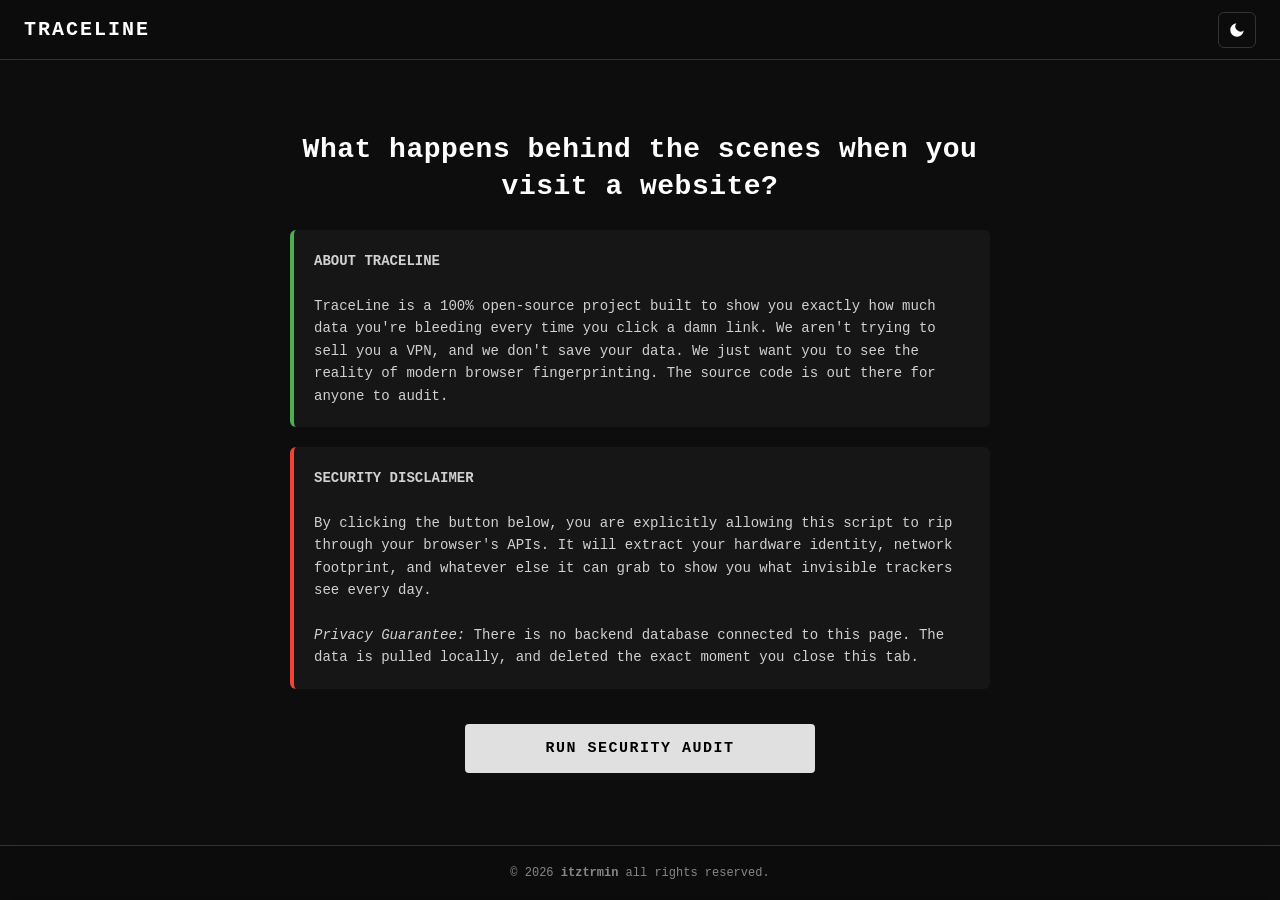
==== commit 8228f1bb: "Last Sync: 2026-07-10 15:47 (Mobile)" ====
--- a/index.html
+++ b/index.html
@@ -3,15 +3,15 @@
 <head>
     <meta charset="UTF-8">
     <meta name="viewport" content="width=device-width, initial-scale=1.0, maximum-scale=1.0, user-scalable=no">
-    <meta name="description" content="See exactly what your browser leaks to every site you visit, then get a real score for how well it is locked down.">
-    <meta property="og:title" content="TraceLine, browser security audit">
-    <meta property="og:description" content="See exactly what your browser leaks to every site you visit, then get a real score for how well it is locked down.">
+    <meta name="description" content="What happens behind the scenes when you visit a website? Run this audit to see your exact digital footprint and how to stop trackers.">
+    <meta property="og:title" content="TraceLine - Security Audit">
+    <meta property="og:description" content="What happens behind the scenes when you visit a website? Run this audit to see your exact digital footprint and how to stop trackers.">
     <meta property="og:type" content="website">
-    <meta name="theme-color" content="#0a0b0d">
-    <title>TraceLine, browser security audit</title>
+    <meta name="theme-color" content="#0d0d0d">
+    <title>TraceLine - Security Audit</title>
     <link rel="preconnect" href="https://fonts.googleapis.com">
     <link rel="preconnect" href="https://fonts.gstatic.com" crossorigin>
-    <link href="https://fonts.googleapis.com/css2?family=Space+Grotesk:wght@500;600;700&family=IBM+Plex+Mono:wght@400;500;600&family=Inter:wght@400;500;600&display=swap" rel="stylesheet">
+    <link href="https://fonts.googleapis.com/css2?family=Archivo+Black&family=Goldman:wght@400;700&display=swap" rel="stylesheet">
     <link rel="stylesheet" href="css/base.css">
     <link rel="stylesheet" href="css/components.css">
     <link rel="stylesheet" href="css/terminal.css">
@@ -21,8 +21,8 @@
 <div id="ad-trap" class="ad-trap ad-banner ad-sponsor adsbox doubleclick ad-placeholder"></div>
 
 <nav>
-    <div class="brand">Trace<span>Line</span></div>
-    <button class="theme-toggle" id="theme-btn" aria-label="Toggle theme">
+    <div class="brand">TraceLine</div>
+    <button class="theme-toggle" id="theme-btn" aria-label="Toggle Theme">
         <svg class="icon-moon" viewBox="0 0 24 24" xmlns="http://www.w3.org/2000/svg" aria-hidden="true">
             <path d="M21 12.79A9 9 0 1 1 11.21 3 7 7 0 0 0 21 12.79z"/>
         </svg>
@@ -38,23 +38,20 @@
 
 <main>
     <div id="hero-container">
-        <div class="eyebrow">Browser security audit</div>
-        <div class="title">What does your browser actually tell the sites you visit?</div>
-        <div class="subtitle">Run a live scan and see the exact data points that build a fingerprint of your device, then get a plain score for how exposed you are.</div>
+        <div class="title">What happens behind the scenes when you visit a website?</div>
 
-        <div class="info-cards">
-            <div class="info-card info-card-about">
-                <div class="info-card-title">About this tool</div>
-                <p>TraceLine is open source and runs entirely in your browser. It pulls together the same signals real tracking scripts use, canvas and audio reads, GPU info, fonts, hardware specs, and shows you the full picture in one place.</p>
-            </div>
-            <div class="info-card info-card-warn">
-                <div class="info-card-title">Before you run it</div>
-                <p>Clicking the button below lets this page read your browser APIs the same way a tracking script would. That means hardware details, network info, and anything else a normal site could pull without asking.</p>
-                <div class="info-card-guarantee">Nothing here touches a server. Everything is read locally and gone the moment you close the tab.</div>
-            </div>
+        <div class="about-section">
+            <strong>ABOUT TRACELINE</strong><br><br>
+            TraceLine is a 100% open-source project built to show you exactly how much data you're bleeding every time you click a damn link. We aren't trying to sell you a VPN, and we don't save your data. We just want you to see the reality of modern browser fingerprinting. The source code is out there for anyone to audit.
         </div>
 
-        <button class="cta-btn" id="trap-button">Run security audit</button>
+        <div class="disclaimer">
+            <strong>SECURITY DISCLAIMER</strong><br><br>
+            By clicking the button below, you are explicitly allowing this script to rip through your browser's APIs. It will extract your hardware identity, network footprint, and whatever else it can grab to show you what invisible trackers see every day.<br><br>
+            <em>Privacy Guarantee:</em> There is no backend database connected to this page. The data is pulled locally, and deleted the exact moment you close this tab.
+        </div>
+
+        <button class="cta-btn" id="trap-button">Run Security Audit</button>
     </div>
 
     <div id="results-container">
@@ -70,8 +67,45 @@
 
         <div id="score-section" style="display:none"></div>
 
-        <div class="bottom-actions" id="bottom-actions" style="display:none">
-            <button class="back-btn" id="back-btn">Run again</button>
+        <div class="docs" id="documentation-section" style="display:none">
+            <h2>The Post-Mortem: How We Got This &amp; How to Stop It</h2>
+            <p>That wall of text you just watched scroll by? That's your digital footprint. And honestly, it's a privacy shitshow. When you browse the web, you don't just politely ask a server for a webpage — your browser practically hands over a detailed dossier of your machine in exchange. Ad networks and data brokers don't even care about tracking cookies anymore. That's old bullshit. Instead, they look at the exact, hyper-specific combination of hardware, network settings, and system configurations you just exposed. Together, they form a "fingerprint" that is almost certainly unique to you.</p>
+            <p>Here is a breakdown of exactly how this script tricked your browser into coughing up that information, and more importantly, how you can lock this damn thing down.</p>
+
+            <hr>
+
+            <h3>1. VPN / Proxy Detection Heuristics</h3>
+            <p><strong>How we got it:</strong> Spotting a VPN just from the browser isn't easy, but your system gives it away if you aren't careful. We checked the local timezone of your operating system (via your browser's system clock) and compared it to the geographical timezone of your IP address. If you're physically sitting in London but your IP claims you're in New York, the clocks mismatch. You get flagged immediately. We also check your Internet Service Provider (ISP) against known datacenter hosts (like AWS or DigitalOcean) because regular people don't browse YouTube from a server farm.</p>
+            <p><strong>How to prevent it:</strong> Spoof your system timezone to match your VPN's server. Extensions like <em>Spoof Timezone</em> automate this. To beat the datacenter check, you need Residential Proxies, which route your traffic through actual household connections.</p>
+
+            <h3>2. The Canvas Fingerprint</h3>
+            <p><strong>How we got it:</strong> HTML5 includes a drawing tool called a <span class="highlight">&lt;canvas&gt;</span>. Websites use it for browser games and charts. In this script, we generated an invisible canvas and forced your browser to draw a very specific, layered image using different colors and text fonts. Because every computer has a slightly different combo of graphics drivers, fonts, and sub-pixel smoothing algorithms, the resulting image is microscopically unique. We snapped a picture of those invisible pixels and hashed it into an ID code.</p>
+            <p><strong>How to prevent it:</strong> Basic ad-blockers do literally nothing against this because canvas drawing is a core web feature. You need a browser that actually gives a shit, like <strong>Brave</strong> or the <strong>Tor Browser</strong>. Firefox users can install <strong>CanvasBlocker</strong>, which silently injects randomized digital "noise" into the math every time a site tries to draw a hidden image, completely ruining their tracking metrics.</p>
+
+            <h3>3. AudioContext Fingerprinting</h3>
+            <p><strong>How we got it:</strong> We used the Web Audio API to generate a high-frequency sine wave, pushed it through a digital audio compressor, and measured the result. We didn't even play the sound through your speakers. We just captured the internal audio buffer. Your specific sound card hardware dictates exactly how that floating-point math is processed. It's a ridiculously accurate, sneaky hardware ID.</p>
+            <p><strong>How to prevent it:</strong> Similar to canvas tracking, you're fighting native web tools here. Using the <strong>Brave</strong> browser is your best bet; it catches audio API requests and injects cryptographic noise into the output, breaking their algorithms.</p>
+
+            <h3>4. WebGL &amp; GPU Extraction</h3>
+            <p><strong>How we got it:</strong> WebGL is the engine your browser uses to render 3D graphics. We spun up a 3D environment in the background and simply asked it for the name of the hardware doing the heavy lifting using a debug extension (<span class="highlight">WEBGL_debug_renderer_info</span>). Your browser just gladly handed over the exact make and model of your graphics card. It's that easy.</p>
+            <p><strong>How to prevent it:</strong> You can disable WebGL entirely in your browser's advanced settings (in Firefox, type <code>about:config</code> and set <code>webgl.disabled</code> to <code>true</code>). Just keep in mind this will break 3D browser games and Google Earth.</p>
+
+            <h3>5. Silent Media Device Enumeration</h3>
+            <p><strong>How we got it:</strong> You know how websites have to ask permission to use your webcam and microphone? Yeah, well, they don't have to ask permission to <em>count</em> them. By querying <span class="highlight">navigator.mediaDevices.enumerateDevices()</span>, we asked your browser exactly how many audio inputs and lenses are plugged into your machine. Even without recording access, knowing you have exactly two cameras and three audio inputs adds another highly specific data point to your tracking profile.</p>
+            <p><strong>How to prevent it:</strong> Safari actually restricts this by default, which is a rare W for Apple. On Chrome and Firefox, you have to dig into advanced configuration flags to spoof it. Honestly? Just unplug your external mics and webcams when you aren't using them.</p>
+
+            <h3>6. Hardware &amp; Network Telemetry</h3>
+            <p><strong>How we got it:</strong> We didn't even have to hack anything for this part — your browser just broadcasted it like an idiot. Using standard commands, we asked your machine how many CPU cores it has, how much RAM is installed, and your screen's exact color-depth. Combined with your IP address, this telemetry is enough to track you across different websites even if you clear your cookies every ten minutes.</p>
+            <p><strong>How to prevent it:</strong> The best defense against general telemetry is blending in. The <strong>Tor Browser</strong> handles this by forcing every user to share the exact same screen size, hardware profile, and timezone, making it impossible to tell you apart from anyone else. For daily browsing, a strict privacy browser combined with a trusted VPN is the best way to stop the bleeding.</p>
+
+            <h3>7. Browser Security Score</h3>
+            <p><strong>How it works:</strong> After every audit, TraceLine grades your browser's privacy posture on a scale of <strong>0 to 10</strong>. The score weighs eleven signals gathered during the scan — whether an ad-blocker is running, whether canvas and audio fingerprinting are blocked, whether your GPU identity is masked, whether a VPN is in use, whether DNT and Global Privacy Control headers are sent, and more. Each signal contributes a weighted point value, and the total is normalised to a clean <code>/10</code> with a letter grade.</p>
+            <p><strong>How to improve your score:</strong> The breakdown in the terminal tells you exactly which checks failed. The fastest wins are: installing an ad-blocker like <strong>uBlock Origin</strong>, switching to <strong>Brave</strong> (blocks canvas, audio, and WebGL fingerprinting by default), and enabling a VPN. Turning on Do Not Track and Global Privacy Control in your browser settings is trivial and free. Masking hardware telemetry (CPU core count, RAM) requires a privacy-focused browser or extensions like <strong>CanvasBlocker</strong> on Firefox.</p>
+
+            <div class="bottom-actions">
+                <button class="back-btn" id="back-btn">Back To Main Page</button>
+                <div class="tagline">Stay safe. Stay paranoid.</div>
+            </div>
         </div>
     </div>
 </main>
@@ -89,7 +123,6 @@
 <script src="js/engine/media.js"></script>
 <script src="js/engine/system.js"></script>
 <script src="js/engine/privacy.js"></script>
-<script src="js/engine/bypass.js"></script>
 <script src="js/engine/collect.js"></script>
 <script src="js/ui/terminal.js"></script>
 <script src="js/ui/score.js"></script>
--- a/css/base.css
+++ b/css/base.css
@@ -1,56 +1,53 @@
 :root {
-    --bg-color: #0a0b0d;
-    --text-color: #c7cbd1;
-    --heading-color: #f5f6f8;
-    --nav-bg: rgba(10, 11, 13, 0.9);
-    --border-color: #262a30;
-    --box-bg: #131519;
-    --box-bg-raised: #1a1d22;
-    --btn-bg: #e9ebee;
-    --btn-text: #0a0b0d;
+    --bg-color: #0d0d0d;
+    --text-color: #d1d1d1;
+    --heading-color: #ffffff;
+    --nav-bg: rgba(13, 13, 13, 0.92);
+    --border-color: #333333;
+    --box-bg: #161616;
+    --btn-bg: #e0e0e0;
+    --btn-text: #000000;
     --btn-hover: #ffffff;
-    --btn-disabled: #22252a;
-    --btn-disabled-text: #52565d;
-    --term-bg: #0e0f12;
-    --term-text: #d6dae0;
-    --term-cursor: #6b90ff;
-    --highlight-bg: #1c1f25;
-    --link-color: #7a8087;
+    --btn-disabled: #2a2a2a;
+    --btn-disabled-text: #555555;
+    --term-bg: #111111;
+    --term-text: #e0e0e0;
+    --term-cursor: #888888;
+    --highlight-bg: #222222;
+    --link-color: #888888;
     --link-hover: #ffffff;
-    --accent: #6b90ff;
-    --accent-soft: rgba(107, 144, 255, 0.12);
-    --good: #5fd97a;
-    --bad: #e05a4e;
-    --font-mono: 'IBM Plex Mono', 'SFMono-Regular', Consolas, 'Liberation Mono', Menlo, monospace;
-    --font-sans: 'Inter', -apple-system, BlinkMacSystemFont, 'Segoe UI', Roboto, Helvetica, Arial, sans-serif;
-    --font-display: 'Space Grotesk', 'Archivo Black', sans-serif;
+    --accent-green: #4CAF50;
+    --accent-red: #f44336;
+    --font-mono: 'SFMono-Regular', Consolas, 'Liberation Mono', Menlo, Courier, monospace;
+    --font-sans: -apple-system, BlinkMacSystemFont, 'Segoe UI', Roboto, Helvetica, Arial, sans-serif;
+    --font-display: 'Archivo Black', sans-serif;
+    --font-brand: 'Goldman', sans-serif;
     --nav-height: 60px;
-    --radius-sm: 6px;
-    --radius-md: 10px;
-    --radius-lg: 14px;
-    --transition-fast: 0.15s ease;
-    --transition-med: 0.25s ease;
+    --radius-sm: 4px;
+    --radius-md: 6px;
+    --radius-lg: 8px;
+    --transition-fast: 0.2s ease;
+    --transition-med: 0.3s ease;
 }
 
 body.light-mode {
-    --bg-color: #f6f7f9;
-    --text-color: #40454c;
-    --heading-color: #101215;
-    --nav-bg: rgba(246, 247, 249, 0.9);
-    --border-color: #dfe2e6;
-    --box-bg: #ffffff;
-    --box-bg-raised: #ffffff;
-    --btn-bg: #101215;
+    --bg-color: #f7f7f7;
+    --text-color: #333333;
+    --heading-color: #111111;
+    --nav-bg: rgba(247, 247, 247, 0.92);
+    --border-color: #d1d1d1;
+    --box-bg: #ebebeb;
+    --btn-bg: #111111;
     --btn-text: #ffffff;
-    --btn-hover: #2b2e33;
-    --btn-disabled: #d8dbdf;
-    --btn-disabled-text: #9a9ea4;
+    --btn-hover: #333333;
+    --btn-disabled: #cccccc;
+    --btn-disabled-text: #888888;
     --term-bg: #ffffff;
-    --term-text: #23262b;
-    --term-cursor: #3358d6;
-    --highlight-bg: #eef0f3;
-    --link-color: #6b7078;
-    --link-hover: #101215;
+    --term-text: #222222;
+    --term-cursor: #111111;
+    --highlight-bg: #e0e0e0;
+    --link-color: #555555;
+    --link-hover: #111111;
 }
 
 *,
@@ -66,7 +63,7 @@
 body {
     background-color: var(--bg-color);
     color: var(--text-color);
-    font-family: var(--font-sans);
+    font-family: var(--font-mono);
     margin: 0;
     padding: 0;
     display: flex;
@@ -84,7 +81,7 @@
     align-items: center;
     width: 100%;
     margin-top: var(--nav-height);
-    padding: 24px 20px;
+    padding: 20px;
 }
 
 footer {
@@ -96,14 +93,14 @@
     border-top: 1px solid var(--border-color);
     margin-top: auto;
     background-color: var(--nav-bg);
-    backdrop-filter: blur(6px);
-    -webkit-backdrop-filter: blur(6px);
+    backdrop-filter: blur(5px);
+    -webkit-backdrop-filter: blur(5px);
 }
 
 footer a {
     color: var(--link-color);
     text-decoration: none;
-    font-weight: 600;
+    font-weight: bold;
     transition: color var(--transition-fast);
 }
 
@@ -128,23 +125,8 @@
     pointer-events: none;
 }
 
-:focus-visible {
-    outline: 2px solid var(--accent);
-    outline-offset: 2px;
-}
-
-@media (prefers-reduced-motion: reduce) {
-    *, *::before, *::after {
-        animation-duration: 0.001ms !important;
-        transition-duration: 0.001ms !important;
-    }
-    html {
-        scroll-behavior: auto;
+@media (max-width: 600px) {
+    main {
+        padding: 16px;
     }
 }
-
-@media (max-width: 600px) {
-    main {
-        padding: 18px 14px;
-    }
-}
--- a/css/components.css
+++ b/css/components.css
@@ -16,16 +16,12 @@
 }
 
 .brand {
-    font-family: var(--font-display);
-    font-size: clamp(16px, 4vw, 19px);
-    font-weight: 700;
-    color: var(--heading-color);
-    letter-spacing: 0.5px;
-    flex-shrink: 0;
-}
-
-.brand span {
-    color: var(--accent);
+    font-size: clamp(16px, 4vw, 20px);
+    font-weight: bold;
+    color: var(--heading-color);
+    letter-spacing: 2px;
+    text-transform: uppercase;
+    flex-shrink: 0;
 }
 
 .theme-toggle {
@@ -84,96 +80,40 @@
     align-items: center;
     justify-content: center;
     text-align: center;
-    max-width: 640px;
+    max-width: 700px;
     width: 100%;
     margin: auto;
-    padding: 32px 0;
-}
-
-.eyebrow {
-    font-family: var(--font-mono);
-    font-size: 12px;
-    letter-spacing: 3px;
-    text-transform: uppercase;
-    color: var(--accent);
-    margin-bottom: 18px;
+    padding: 20px 0;
 }
 
 .title {
-    font-family: var(--font-display);
-    font-size: clamp(26px, 6vw, 40px);
-    color: var(--heading-color);
-    margin-bottom: 16px;
+    font-size: clamp(20px, 5vw, 28px);
+    color: var(--heading-color);
+    margin-bottom: 25px;
     font-weight: 600;
-    letter-spacing: -0.5px;
-    line-height: 1.15;
-}
-
-.subtitle {
-    font-size: clamp(14px, 3.5vw, 16px);
-    color: var(--text-color);
+    letter-spacing: 0.5px;
+    line-height: 1.3;
+}
+
+.about-section,
+.disclaimer {
+    font-size: clamp(13px, 3.5vw, 14px);
+    margin-bottom: 20px;
     line-height: 1.6;
-    margin-bottom: 32px;
-    max-width: 480px;
-}
-
-.info-cards {
-    display: flex;
-    flex-direction: column;
-    gap: 12px;
-    width: 100%;
-    margin-bottom: 32px;
+    padding: 20px;
+    background-color: var(--box-bg);
+    border-radius: var(--radius-md);
     text-align: left;
-}
-
-.info-card {
-    font-size: 13.5px;
-    line-height: 1.6;
-    padding: 18px 20px;
-    background-color: var(--box-bg);
-    border: 1px solid var(--border-color);
-    border-radius: var(--radius-md);
-    width: 100%;
-}
-
-.info-card-title {
-    font-family: var(--font-mono);
-    font-size: 11px;
-    letter-spacing: 1.5px;
-    text-transform: uppercase;
-    color: var(--heading-color);
-    margin-bottom: 8px;
-    display: flex;
-    align-items: center;
-    gap: 8px;
-}
-
-.info-card-title::before {
-    content: '';
-    width: 6px;
-    height: 6px;
-    border-radius: 50%;
-    flex-shrink: 0;
-}
-
-.info-card-about .info-card-title::before { background: var(--good); }
-.info-card-warn .info-card-title::before { background: var(--bad); }
-
-.info-card p {
-    margin: 0;
-    color: var(--text-color);
-}
-
-.info-card p + p {
-    margin-top: 8px;
-}
-
-.info-card-guarantee {
-    color: var(--link-color);
-    font-size: 12.5px;
-    margin-top: 10px;
-    padding-top: 10px;
-    border-top: 1px solid var(--border-color);
+    width: 100%;
+}
+
+.about-section {
+    border-left: 4px solid var(--accent-green);
+}
+
+.disclaimer {
+    border-left: 4px solid var(--accent-red);
+    margin-bottom: 35px;
 }
 
 .cta-btn {
@@ -181,21 +121,22 @@
     color: var(--btn-text);
     border: none;
     border-radius: var(--radius-sm);
-    padding: 15px 28px;
+    padding: 16px 30px;
     font-size: clamp(14px, 4vw, 15px);
-    font-weight: 600;
-    font-family: var(--font-sans);
+    font-weight: bold;
+    font-family: inherit;
     cursor: pointer;
-    letter-spacing: 0.2px;
+    text-transform: uppercase;
+    letter-spacing: 1.5px;
     transition: background-color var(--transition-fast), transform var(--transition-fast);
     width: 100%;
-    max-width: 320px;
+    max-width: 350px;
     display: block;
 }
 
 .cta-btn:hover:not(:disabled) {
     background-color: var(--btn-hover);
-    transform: translateY(-1px);
+    transform: translateY(-2px);
 }
 
 .cta-btn:disabled {
@@ -208,288 +149,303 @@
 #results-container {
     display: none;
     width: 100%;
-    max-width: 880px;
+    max-width: 900px;
     margin: 0 auto;
 }
 
+.docs {
+    line-height: 1.75;
+    font-size: 15px;
+    font-family: var(--font-sans);
+}
+
+.docs h2 {
+    font-family: var(--font-display);
+    color: var(--heading-color);
+    border-bottom: 2px solid var(--border-color);
+    padding-bottom: 12px;
+    margin-top: 20px;
+    font-size: clamp(18px, 4vw, 22px);
+}
+
+.docs h3 {
+    font-family: var(--font-display);
+    color: var(--heading-color);
+    margin-top: 36px;
+    margin-bottom: 12px;
+    font-size: clamp(15px, 3.5vw, 17px);
+    display: flex;
+    align-items: center;
+    gap: 10px;
+}
+
+.docs h3::before {
+    content: "■";
+    color: var(--border-color);
+    font-size: 11px;
+    flex-shrink: 0;
+}
+
+.docs p {
+    margin-bottom: 16px;
+    color: var(--text-color);
+}
+
+.docs strong {
+    color: var(--heading-color);
+    font-weight: 600;
+}
+
+.highlight {
+    background-color: var(--highlight-bg);
+    padding: 2px 6px;
+    border-radius: var(--radius-sm);
+    border: 1px solid var(--border-color);
+    font-family: var(--font-mono);
+    font-size: 0.88em;
+}
+
+.docs code {
+    font-family: var(--font-mono);
+    font-size: 0.88em;
+    background-color: var(--highlight-bg);
+    padding: 2px 6px;
+    border-radius: var(--radius-sm);
+}
+
 .bottom-actions {
     display: flex;
     flex-direction: column;
     align-items: center;
-    margin-top: 32px;
-    padding-top: 28px;
-    gap: 14px;
+    margin-top: 40px;
+    padding-top: 30px;
+    border-top: 1px solid var(--border-color);
+    gap: 15px;
 }
 
 .back-btn {
     background-color: transparent;
     color: var(--heading-color);
-    border: 1px solid var(--border-color);
+    border: 2px solid var(--border-color);
     border-radius: var(--radius-sm);
-    padding: 13px 36px;
+    padding: 14px 40px;
     font-size: clamp(14px, 4vw, 15px);
-    font-weight: 600;
-    font-family: var(--font-sans);
+    font-weight: bold;
+    font-family: inherit;
     cursor: pointer;
-    letter-spacing: 0.2px;
-    transition: background-color var(--transition-fast), color var(--transition-fast), border-color var(--transition-fast);
-    width: 100%;
-    max-width: 280px;
+    text-transform: uppercase;
+    letter-spacing: 1.5px;
+    transition: background-color var(--transition-fast), color var(--transition-fast);
+    width: 100%;
+    max-width: 300px;
 }
 
 .back-btn:hover {
-    background-color: var(--highlight-bg);
-    border-color: var(--link-hover);
+    background-color: var(--border-color);
+    color: var(--bg-color);
+}
+
+.tagline {
+    font-family: var(--font-brand);
+    color: var(--link-color);
+    font-size: 12px;
+    letter-spacing: 2px;
+    text-transform: uppercase;
+    text-align: center;
 }
 
 @media (max-width: 600px) {
     nav {
         padding: 0 16px;
     }
-}
-
-/* ===========================================================
-   SCORE HERO CARD
-   =========================================================== */
-
-.score-hero-card {
+
+    .docs {
+        font-size: 14px;
+    }
+}
+
+/* ══════════════════════════════════════════════════════════════════════════
+   BROWSER SECURITY SCORE CARD
+   Sits between the terminal and the docs section
+   ══════════════════════════════════════════════════════════════════════════ */
+
+#score-section {
     width: 100%;
     background: var(--box-bg);
     border: 1px solid var(--border-color);
     border-radius: var(--radius-lg);
-    padding: 26px 24px;
-    margin-bottom: 20px;
-}
-
-.score-hero-top {
-    display: flex;
-    align-items: center;
-    justify-content: space-between;
-    margin-bottom: 4px;
-}
-
-.score-hero-label {
+    padding: 32px 28px 28px;
+    margin-bottom: 40px;
+    box-shadow: 0 8px 32px rgba(0,0,0,0.25);
     font-family: var(--font-mono);
-    font-size: 11px;
-    letter-spacing: 2px;
+}
+
+/* Header */
+.score-header {
+    margin-bottom: 28px;
+    border-bottom: 1px solid var(--border-color);
+    padding-bottom: 16px;
+}
+
+.score-label {
+    font-size: clamp(11px, 3vw, 13px);
+    letter-spacing: 3px;
     text-transform: uppercase;
     color: var(--link-color);
-}
-
-.score-hero-grade {
+    margin-bottom: 4px;
+}
+
+.score-subtitle {
+    font-size: 11px;
+    color: var(--link-color);
+    opacity: 0.6;
+    letter-spacing: 1px;
+}
+
+/* Big number + grade row */
+.score-hero {
+    display: flex;
+    align-items: baseline;
+    gap: 20px;
+    margin-bottom: 20px;
+}
+
+.score-number {
     font-family: var(--font-display);
-    font-size: 22px;
-    font-weight: 700;
-    border: 2px solid currentColor;
-    border-radius: var(--radius-sm);
-    padding: 2px 11px;
+    font-size: clamp(48px, 12vw, 72px);
+    line-height: 1;
+    font-weight: 900;
+    transition: color 0.4s ease;
+}
+
+.score-denom {
+    font-size: clamp(18px, 4vw, 24px);
+    opacity: 0.55;
+}
+
+.score-grade {
+    font-family: var(--font-display);
+    font-size: clamp(28px, 7vw, 44px);
+    font-weight: 900;
+    border: 3px solid currentColor;
+    border-radius: var(--radius-md);
+    padding: 2px 12px;
     line-height: 1.3;
-}
-
-.score-hero-number {
-    font-family: var(--font-display);
-    font-size: clamp(44px, 11vw, 60px);
-    line-height: 1.05;
-    font-weight: 700;
-    margin: 6px 0 16px;
-}
-
-.score-hero-denom {
-    font-size: clamp(16px, 4vw, 20px);
-    opacity: 0.5;
-    font-weight: 500;
-    margin-left: 4px;
-}
-
-.score-hero-bar-track {
+    opacity: 0.9;
+}
+
+/* Progress bar */
+.score-bar-wrap {
+    margin-bottom: 28px;
+}
+
+.score-bar-track {
     width: 100%;
     height: 6px;
     background: var(--border-color);
     border-radius: 3px;
     overflow: hidden;
-    margin-bottom: 14px;
-}
-
-.score-hero-bar-fill {
+    margin-bottom: 10px;
+}
+
+.score-bar-fill {
     height: 100%;
     border-radius: 3px;
     transition: width 0.8s cubic-bezier(0.4, 0, 0.2, 1);
 }
 
-.score-hero-verdict {
-    font-size: clamp(13px, 3vw, 14.5px);
+.score-verdict {
+    font-size: clamp(12px, 3vw, 14px);
     color: var(--text-color);
-}
-
-/* ===========================================================
-   COLLAPSIBLE SCORE GROUPS
-   =========================================================== */
-
-.score-groups {
+    opacity: 0.75;
+    letter-spacing: 0.5px;
+}
+
+/* Breakdown grid */
+.score-grid {
     display: flex;
     flex-direction: column;
+    gap: 2px;
+    border-top: 1px solid var(--border-color);
+    padding-top: 20px;
+}
+
+.score-row {
+    display: grid;
+    grid-template-columns: 22px 1fr auto auto;
+    align-items: center;
     gap: 10px;
-    margin-bottom: 32px;
-}
-
-.score-group {
-    background: var(--box-bg);
-    border: 1px solid var(--border-color);
-    border-radius: var(--radius-md);
-    overflow: hidden;
-}
-
-.score-group-header {
-    width: 100%;
-    display: flex;
-    align-items: center;
-    justify-content: space-between;
-    gap: 12px;
-    padding: 16px 18px;
-    background: none;
-    border: none;
-    cursor: pointer;
-    text-align: left;
-    font-family: inherit;
-    color: inherit;
-}
-
-.score-group-header-left {
-    display: flex;
-    align-items: center;
-    gap: 12px;
+    padding: 7px 10px;
+    border-radius: var(--radius-sm);
+    font-size: clamp(10px, 2.5vw, 12px);
+    letter-spacing: 0.5px;
+    transition: background var(--transition-fast);
+}
+
+.score-row:hover {
+    background: var(--highlight-bg);
+}
+
+.score-row-icon {
+    font-size: 13px;
+    font-weight: bold;
+    text-align: center;
+    flex-shrink: 0;
+}
+
+.score-row-good .score-row-icon { color: var(--accent-green); }
+.score-row-bad  .score-row-icon { color: var(--accent-red);   }
+
+.score-row-label {
+    color: var(--text-color);
     min-width: 0;
 }
 
-.score-group-chevron {
-    flex-shrink: 0;
+.score-row-status {
+    font-size: 10px;
+    letter-spacing: 1.5px;
+    padding: 2px 7px;
+    border-radius: 3px;
+    white-space: nowrap;
+    flex-shrink: 0;
+}
+
+.score-row-good .score-row-status {
+    background: rgba(76,175,80,0.12);
+    color: var(--accent-green);
+    border: 1px solid rgba(76,175,80,0.25);
+}
+
+.score-row-bad .score-row-status {
+    background: rgba(244,67,54,0.10);
+    color: var(--accent-red);
+    border: 1px solid rgba(244,67,54,0.2);
+}
+
+.score-row-pts {
     font-size: 11px;
     color: var(--link-color);
-    transition: transform var(--transition-med);
-    display: inline-block;
-}
-
-.score-group.is-open .score-group-chevron {
-    transform: rotate(90deg);
-}
-
-.score-group-title {
-    font-family: var(--font-display);
-    font-size: 15px;
-    font-weight: 600;
-    color: var(--heading-color);
-}
-
-.score-group-tagline {
-    font-size: 12px;
-    color: var(--link-color);
-    margin-top: 2px;
-}
-
-.score-group-header-right {
-    flex-shrink: 0;
-}
-
-.score-group-subscore {
-    font-family: var(--font-mono);
-    font-size: 15px;
-    font-weight: 600;
-}
-
-.score-group-subscore span {
-    font-size: 12px;
-    opacity: 0.55;
-    font-weight: 500;
-}
-
-.score-group-body {
-    display: grid;
-    grid-template-rows: 0fr;
-    transition: grid-template-rows var(--transition-med);
-    min-height: 0;
-}
-
-.score-group.is-open .score-group-body {
-    grid-template-rows: 1fr;
-}
-
-.score-group-body-inner {
-    overflow: hidden;
-    min-height: 0;
-}
-
-.score-item {
-    padding: 12px 18px;
-    border-top: 1px solid var(--border-color);
-}
-
-.score-item-top {
-    display: flex;
-    align-items: center;
-    gap: 10px;
-}
-
-.score-item-mark {
-    flex-shrink: 0;
-    font-size: 12px;
-    font-weight: 700;
-    width: 16px;
-    text-align: center;
-}
-
-.is-good .score-item-mark { color: var(--good); }
-.is-bad .score-item-mark { color: var(--bad); }
-
-.score-item-label {
-    flex: 1;
-    min-width: 0;
-    font-size: 13.5px;
-    color: var(--heading-color);
-    font-weight: 500;
-}
-
-.score-item-status {
-    flex-shrink: 0;
-    font-family: var(--font-mono);
-    font-size: 10px;
-    letter-spacing: 1px;
-    padding: 3px 8px;
-    border-radius: 4px;
+    text-align: right;
     white-space: nowrap;
-}
-
-.is-good .score-item-status {
-    background: rgba(95, 217, 122, 0.12);
-    color: var(--good);
-}
-
-.is-bad .score-item-status {
-    background: rgba(224, 90, 78, 0.12);
-    color: var(--bad);
-}
-
-.score-item-detail {
-    font-size: 12.5px;
-    line-height: 1.55;
-    color: var(--link-color);
-    margin-top: 6px;
-    padding-left: 26px;
-}
-
+    flex-shrink: 0;
+    min-width: 32px;
+}
+
+.score-row-good .score-row-pts { color: var(--accent-green); }
+
+/* Mobile */
 @media (max-width: 520px) {
-    .score-hero-card {
-        padding: 20px 18px;
+    #score-section {
+        padding: 24px 16px 20px;
     }
 
-    .score-group-header {
-        padding: 14px 14px;
+    .score-row {
+        grid-template-columns: 18px 1fr auto;
+        gap: 8px;
     }
 
-    .score-item {
-        padding: 10px 14px;
+    /* Hide pts column on very small screens */
+    .score-row-pts {
+        display: none;
     }
-
-    .score-item-detail {
-        padding-left: 24px;
-    }
-}
+}
--- a/css/terminal.css
+++ b/css/terminal.css
@@ -1,10 +1,10 @@
 #terminal-wrapper {
     position: relative;
     width: 100%;
-    margin-bottom: 24px;
+    margin-bottom: 40px;
     border-radius: var(--radius-lg);
     overflow: hidden;
-    box-shadow: 0 0 0 1px var(--border-color), 0 16px 48px rgba(0,0,0,0.35);
+    box-shadow: 0 0 0 1px var(--border-color), 0 16px 48px rgba(0,0,0,0.4);
 }
 
 #terminal-titlebar {
@@ -80,7 +80,6 @@
     white-space: pre-wrap;
     overflow-wrap: anywhere;
     word-break: break-all;
-    font-family: var(--font-mono);
     font-size: clamp(10px, 2.2vw, 13px);
     line-height: 1.7;
     color: var(--term-text);
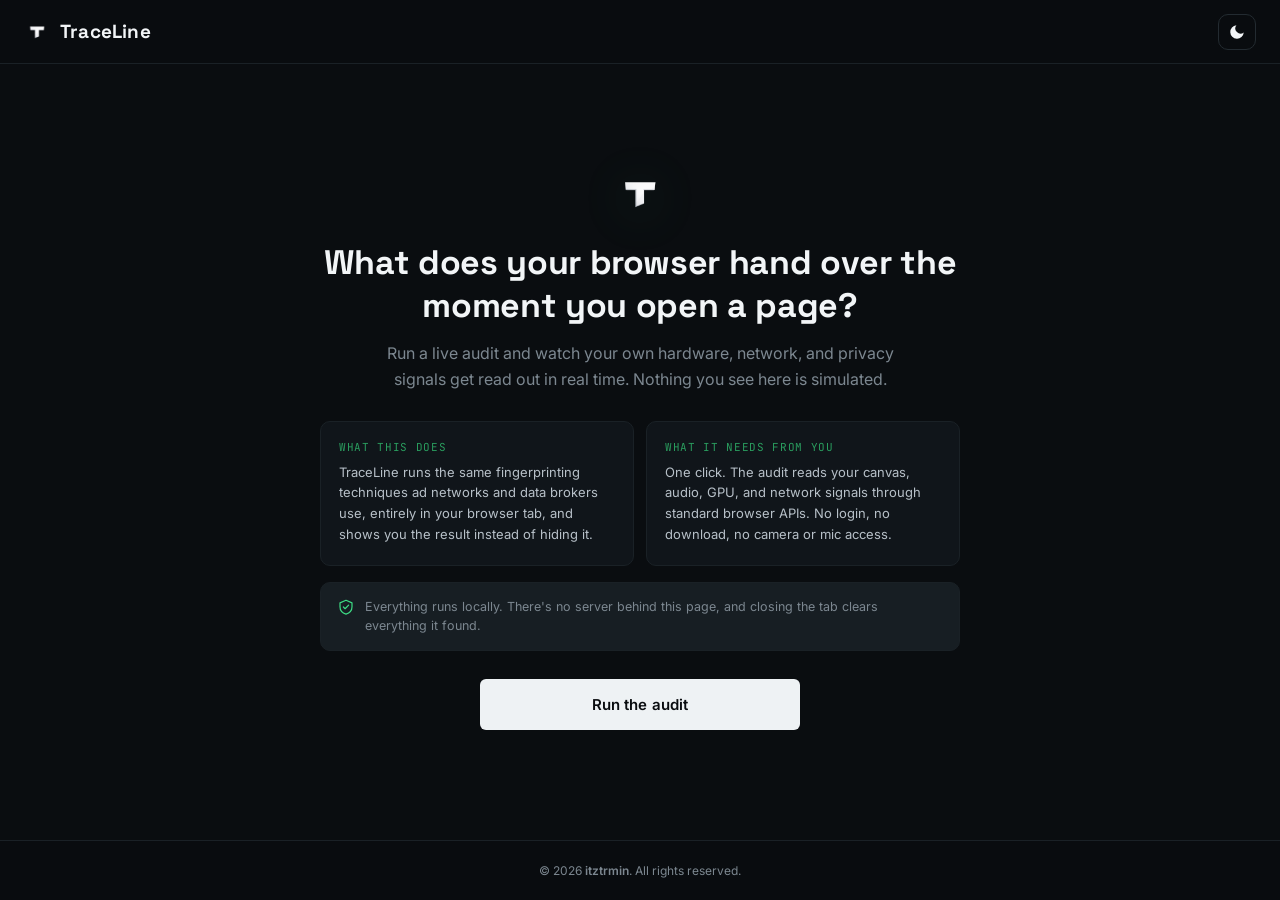
==== commit e8e4157a: "Last Sync: 2026-07-10 16:15 (Mobile)" ====
--- a/index.html
+++ b/index.html
@@ -3,26 +3,39 @@
 <head>
     <meta charset="UTF-8">
     <meta name="viewport" content="width=device-width, initial-scale=1.0, maximum-scale=1.0, user-scalable=no">
-    <meta name="description" content="What happens behind the scenes when you visit a website? Run this audit to see your exact digital footprint and how to stop trackers.">
-    <meta property="og:title" content="TraceLine - Security Audit">
-    <meta property="og:description" content="What happens behind the scenes when you visit a website? Run this audit to see your exact digital footprint and how to stop trackers.">
+    <meta name="description" content="See exactly what a website can learn about your browser in one click. Real fingerprinting techniques, a live privacy score, and no data leaves your device.">
+    <meta property="og:title" content="TraceLine, browser fingerprint audit">
+    <meta property="og:description" content="See exactly what a website can learn about your browser in one click. Real fingerprinting techniques, a live privacy score, and no data leaves your device.">
+    <meta property="og:image" content="assets/icons/favicon-512.png">
     <meta property="og:type" content="website">
-    <meta name="theme-color" content="#0d0d0d">
-    <title>TraceLine - Security Audit</title>
+    <meta name="theme-color" content="#0a0d10">
+    <title>TraceLine, browser fingerprint audit</title>
+
+    <link rel="icon" type="image/png" sizes="16x16" href="assets/icons/favicon-16.png">
+    <link rel="icon" type="image/png" sizes="32x32" href="assets/icons/favicon-32.png">
+    <link rel="icon" type="image/png" sizes="48x48" href="assets/icons/favicon-48.png">
+    <link rel="apple-touch-icon" sizes="180x180" href="assets/icons/favicon-180.png">
+    <link rel="icon" type="image/png" sizes="192x192" href="assets/icons/favicon-192.png">
+
     <link rel="preconnect" href="https://fonts.googleapis.com">
     <link rel="preconnect" href="https://fonts.gstatic.com" crossorigin>
-    <link href="https://fonts.googleapis.com/css2?family=Archivo+Black&family=Goldman:wght@400;700&display=swap" rel="stylesheet">
+    <link href="https://fonts.googleapis.com/css2?family=Space+Grotesk:wght@500;600;700&family=Inter:wght@400;500;600&family=JetBrains+Mono:wght@400;500;600&display=swap" rel="stylesheet">
+
     <link rel="stylesheet" href="css/base.css">
     <link rel="stylesheet" href="css/components.css">
     <link rel="stylesheet" href="css/terminal.css">
+    <link rel="stylesheet" href="css/scorecards.css">
 </head>
 <body>
 
 <div id="ad-trap" class="ad-trap ad-banner ad-sponsor adsbox doubleclick ad-placeholder"></div>
 
 <nav>
-    <div class="brand">TraceLine</div>
-    <button class="theme-toggle" id="theme-btn" aria-label="Toggle Theme">
+    <div class="brand">
+        <img src="assets/icons/favicon-64.png" alt="" class="brand-mark" width="26" height="26">
+        <span>TraceLine</span>
+    </div>
+    <button class="theme-toggle" id="theme-btn" aria-label="Toggle theme">
         <svg class="icon-moon" viewBox="0 0 24 24" xmlns="http://www.w3.org/2000/svg" aria-hidden="true">
             <path d="M21 12.79A9 9 0 1 1 11.21 3 7 7 0 0 0 21 12.79z"/>
         </svg>
@@ -38,20 +51,33 @@
 
 <main>
     <div id="hero-container">
-        <div class="title">What happens behind the scenes when you visit a website?</div>
-
-        <div class="about-section">
-            <strong>ABOUT TRACELINE</strong><br><br>
-            TraceLine is a 100% open-source project built to show you exactly how much data you're bleeding every time you click a damn link. We aren't trying to sell you a VPN, and we don't save your data. We just want you to see the reality of modern browser fingerprinting. The source code is out there for anyone to audit.
+        <div class="hero-mark" aria-hidden="true">
+            <img src="assets/icons/favicon-192.png" alt="" width="56" height="56">
         </div>
 
-        <div class="disclaimer">
-            <strong>SECURITY DISCLAIMER</strong><br><br>
-            By clicking the button below, you are explicitly allowing this script to rip through your browser's APIs. It will extract your hardware identity, network footprint, and whatever else it can grab to show you what invisible trackers see every day.<br><br>
-            <em>Privacy Guarantee:</em> There is no backend database connected to this page. The data is pulled locally, and deleted the exact moment you close this tab.
+        <h1 class="title">What does your browser hand over the moment you open a page?</h1>
+        <p class="subtitle">Run a live audit and watch your own hardware, network, and privacy signals get read out in real time. Nothing you see here is simulated.</p>
+
+        <div class="info-row">
+            <div class="info-card">
+                <div class="info-card-label">What this does</div>
+                <p>TraceLine runs the same fingerprinting techniques ad networks and data brokers use, entirely in your browser tab, and shows you the result instead of hiding it.</p>
+            </div>
+            <div class="info-card">
+                <div class="info-card-label">What it needs from you</div>
+                <p>One click. The audit reads your canvas, audio, GPU, and network signals through standard browser APIs. No login, no download, no camera or mic access.</p>
+            </div>
         </div>
 
-        <button class="cta-btn" id="trap-button">Run Security Audit</button>
+        <div class="privacy-note">
+            <svg viewBox="0 0 24 24" fill="none" stroke="currentColor" stroke-width="1.6" stroke-linecap="round" stroke-linejoin="round" aria-hidden="true">
+                <path d="M12 3 20 6.5v5.3c0 5-3.4 8.4-8 9.7-4.6-1.3-8-4.7-8-9.7V6.5Z"/>
+                <path d="M8.5 12l2.3 2.3L15.5 9.5"/>
+            </svg>
+            <span>Everything runs locally. There's no server behind this page, and closing the tab clears everything it found.</span>
+        </div>
+
+        <button class="cta-btn" id="trap-button">Run the audit</button>
     </div>
 
     <div id="results-container">
@@ -67,51 +93,14 @@
 
         <div id="score-section" style="display:none"></div>
 
-        <div class="docs" id="documentation-section" style="display:none">
-            <h2>The Post-Mortem: How We Got This &amp; How to Stop It</h2>
-            <p>That wall of text you just watched scroll by? That's your digital footprint. And honestly, it's a privacy shitshow. When you browse the web, you don't just politely ask a server for a webpage — your browser practically hands over a detailed dossier of your machine in exchange. Ad networks and data brokers don't even care about tracking cookies anymore. That's old bullshit. Instead, they look at the exact, hyper-specific combination of hardware, network settings, and system configurations you just exposed. Together, they form a "fingerprint" that is almost certainly unique to you.</p>
-            <p>Here is a breakdown of exactly how this script tricked your browser into coughing up that information, and more importantly, how you can lock this damn thing down.</p>
-
-            <hr>
-
-            <h3>1. VPN / Proxy Detection Heuristics</h3>
-            <p><strong>How we got it:</strong> Spotting a VPN just from the browser isn't easy, but your system gives it away if you aren't careful. We checked the local timezone of your operating system (via your browser's system clock) and compared it to the geographical timezone of your IP address. If you're physically sitting in London but your IP claims you're in New York, the clocks mismatch. You get flagged immediately. We also check your Internet Service Provider (ISP) against known datacenter hosts (like AWS or DigitalOcean) because regular people don't browse YouTube from a server farm.</p>
-            <p><strong>How to prevent it:</strong> Spoof your system timezone to match your VPN's server. Extensions like <em>Spoof Timezone</em> automate this. To beat the datacenter check, you need Residential Proxies, which route your traffic through actual household connections.</p>
-
-            <h3>2. The Canvas Fingerprint</h3>
-            <p><strong>How we got it:</strong> HTML5 includes a drawing tool called a <span class="highlight">&lt;canvas&gt;</span>. Websites use it for browser games and charts. In this script, we generated an invisible canvas and forced your browser to draw a very specific, layered image using different colors and text fonts. Because every computer has a slightly different combo of graphics drivers, fonts, and sub-pixel smoothing algorithms, the resulting image is microscopically unique. We snapped a picture of those invisible pixels and hashed it into an ID code.</p>
-            <p><strong>How to prevent it:</strong> Basic ad-blockers do literally nothing against this because canvas drawing is a core web feature. You need a browser that actually gives a shit, like <strong>Brave</strong> or the <strong>Tor Browser</strong>. Firefox users can install <strong>CanvasBlocker</strong>, which silently injects randomized digital "noise" into the math every time a site tries to draw a hidden image, completely ruining their tracking metrics.</p>
-
-            <h3>3. AudioContext Fingerprinting</h3>
-            <p><strong>How we got it:</strong> We used the Web Audio API to generate a high-frequency sine wave, pushed it through a digital audio compressor, and measured the result. We didn't even play the sound through your speakers. We just captured the internal audio buffer. Your specific sound card hardware dictates exactly how that floating-point math is processed. It's a ridiculously accurate, sneaky hardware ID.</p>
-            <p><strong>How to prevent it:</strong> Similar to canvas tracking, you're fighting native web tools here. Using the <strong>Brave</strong> browser is your best bet; it catches audio API requests and injects cryptographic noise into the output, breaking their algorithms.</p>
-
-            <h3>4. WebGL &amp; GPU Extraction</h3>
-            <p><strong>How we got it:</strong> WebGL is the engine your browser uses to render 3D graphics. We spun up a 3D environment in the background and simply asked it for the name of the hardware doing the heavy lifting using a debug extension (<span class="highlight">WEBGL_debug_renderer_info</span>). Your browser just gladly handed over the exact make and model of your graphics card. It's that easy.</p>
-            <p><strong>How to prevent it:</strong> You can disable WebGL entirely in your browser's advanced settings (in Firefox, type <code>about:config</code> and set <code>webgl.disabled</code> to <code>true</code>). Just keep in mind this will break 3D browser games and Google Earth.</p>
-
-            <h3>5. Silent Media Device Enumeration</h3>
-            <p><strong>How we got it:</strong> You know how websites have to ask permission to use your webcam and microphone? Yeah, well, they don't have to ask permission to <em>count</em> them. By querying <span class="highlight">navigator.mediaDevices.enumerateDevices()</span>, we asked your browser exactly how many audio inputs and lenses are plugged into your machine. Even without recording access, knowing you have exactly two cameras and three audio inputs adds another highly specific data point to your tracking profile.</p>
-            <p><strong>How to prevent it:</strong> Safari actually restricts this by default, which is a rare W for Apple. On Chrome and Firefox, you have to dig into advanced configuration flags to spoof it. Honestly? Just unplug your external mics and webcams when you aren't using them.</p>
-
-            <h3>6. Hardware &amp; Network Telemetry</h3>
-            <p><strong>How we got it:</strong> We didn't even have to hack anything for this part — your browser just broadcasted it like an idiot. Using standard commands, we asked your machine how many CPU cores it has, how much RAM is installed, and your screen's exact color-depth. Combined with your IP address, this telemetry is enough to track you across different websites even if you clear your cookies every ten minutes.</p>
-            <p><strong>How to prevent it:</strong> The best defense against general telemetry is blending in. The <strong>Tor Browser</strong> handles this by forcing every user to share the exact same screen size, hardware profile, and timezone, making it impossible to tell you apart from anyone else. For daily browsing, a strict privacy browser combined with a trusted VPN is the best way to stop the bleeding.</p>
-
-            <h3>7. Browser Security Score</h3>
-            <p><strong>How it works:</strong> After every audit, TraceLine grades your browser's privacy posture on a scale of <strong>0 to 10</strong>. The score weighs eleven signals gathered during the scan — whether an ad-blocker is running, whether canvas and audio fingerprinting are blocked, whether your GPU identity is masked, whether a VPN is in use, whether DNT and Global Privacy Control headers are sent, and more. Each signal contributes a weighted point value, and the total is normalised to a clean <code>/10</code> with a letter grade.</p>
-            <p><strong>How to improve your score:</strong> The breakdown in the terminal tells you exactly which checks failed. The fastest wins are: installing an ad-blocker like <strong>uBlock Origin</strong>, switching to <strong>Brave</strong> (blocks canvas, audio, and WebGL fingerprinting by default), and enabling a VPN. Turning on Do Not Track and Global Privacy Control in your browser settings is trivial and free. Masking hardware telemetry (CPU core count, RAM) requires a privacy-focused browser or extensions like <strong>CanvasBlocker</strong> on Firefox.</p>
-
-            <div class="bottom-actions">
-                <button class="back-btn" id="back-btn">Back To Main Page</button>
-                <div class="tagline">Stay safe. Stay paranoid.</div>
-            </div>
+        <div class="bottom-actions">
+            <button class="back-btn" id="back-btn">Back to start</button>
         </div>
     </div>
 </main>
 
 <footer>
-    &copy; 2026 <a href="https://trmin.pages.dev" target="_blank" rel="noopener">itztrmin</a> all rights reserved.
+    &copy; 2026 <a href="https://trmin.pages.dev" target="_blank" rel="noopener">itztrmin</a>. All rights reserved.
 </footer>
 
 <script src="js/core/theme.js"></script>
@@ -126,6 +115,7 @@
 <script src="js/engine/collect.js"></script>
 <script src="js/ui/terminal.js"></script>
 <script src="js/ui/score.js"></script>
+<script src="js/ui/scorecards.js"></script>
 <script src="js/ui/app.js"></script>
 </body>
 </html>
--- a/css/base.css
+++ b/css/base.css
@@ -1,53 +1,61 @@
 :root {
-    --bg-color: #0d0d0d;
-    --text-color: #d1d1d1;
-    --heading-color: #ffffff;
-    --nav-bg: rgba(13, 13, 13, 0.92);
-    --border-color: #333333;
-    --box-bg: #161616;
-    --btn-bg: #e0e0e0;
-    --btn-text: #000000;
+    --bg-color: #0a0d10;
+    --bg-raised: #10151a;
+    --text-color: #b7c0c8;
+    --text-dim: #7c8790;
+    --heading-color: #f2f5f7;
+    --nav-bg: rgba(10, 13, 16, 0.85);
+    --border-color: #232b31;
+    --border-soft: #1a2126;
+    --box-bg: #10151a;
+    --btn-bg: #eef2f4;
+    --btn-text: #0a0d10;
     --btn-hover: #ffffff;
-    --btn-disabled: #2a2a2a;
-    --btn-disabled-text: #555555;
-    --term-bg: #111111;
-    --term-text: #e0e0e0;
-    --term-cursor: #888888;
-    --highlight-bg: #222222;
-    --link-color: #888888;
-    --link-hover: #ffffff;
-    --accent-green: #4CAF50;
-    --accent-red: #f44336;
-    --font-mono: 'SFMono-Regular', Consolas, 'Liberation Mono', Menlo, Courier, monospace;
-    --font-sans: -apple-system, BlinkMacSystemFont, 'Segoe UI', Roboto, Helvetica, Arial, sans-serif;
-    --font-display: 'Archivo Black', sans-serif;
-    --font-brand: 'Goldman', sans-serif;
-    --nav-height: 60px;
-    --radius-sm: 4px;
-    --radius-md: 6px;
-    --radius-lg: 8px;
-    --transition-fast: 0.2s ease;
-    --transition-med: 0.3s ease;
+    --btn-disabled: #1c2328;
+    --btn-disabled-text: #4c565e;
+    --term-bg: #0c1013;
+    --term-text: #d7dee2;
+    --term-cursor: #6b7680;
+    --highlight-bg: #171e23;
+    --link-color: #7c8790;
+    --link-hover: #f2f5f7;
+    --accent: #3ddc84;
+    --accent-dim: #2a9e5f;
+    --accent-red: #e8604a;
+    --accent-amber: #e8b347;
+    --font-mono: 'JetBrains Mono', 'SFMono-Regular', Consolas, Menlo, monospace;
+    --font-sans: 'Inter', -apple-system, BlinkMacSystemFont, 'Segoe UI', Roboto, Helvetica, Arial, sans-serif;
+    --font-display: 'Space Grotesk', 'Inter', sans-serif;
+    --nav-height: 64px;
+    --radius-sm: 6px;
+    --radius-md: 10px;
+    --radius-lg: 16px;
+    --transition-fast: 0.16s ease;
+    --transition-med: 0.3s cubic-bezier(0.4, 0, 0.2, 1);
 }
 
 body.light-mode {
-    --bg-color: #f7f7f7;
-    --text-color: #333333;
-    --heading-color: #111111;
-    --nav-bg: rgba(247, 247, 247, 0.92);
-    --border-color: #d1d1d1;
-    --box-bg: #ebebeb;
-    --btn-bg: #111111;
-    --btn-text: #ffffff;
-    --btn-hover: #333333;
-    --btn-disabled: #cccccc;
-    --btn-disabled-text: #888888;
+    --bg-color: #f6f5f1;
+    --bg-raised: #ffffff;
+    --text-color: #3a4147;
+    --text-dim: #6b7580;
+    --heading-color: #0e1216;
+    --nav-bg: rgba(246, 245, 241, 0.85);
+    --border-color: #e0ded6;
+    --border-soft: #eae8e1;
+    --box-bg: #ffffff;
+    --btn-bg: #0e1216;
+    --btn-text: #f6f5f1;
+    --btn-hover: #262c31;
+    --btn-disabled: #e0ded6;
+    --btn-disabled-text: #9b9b93;
     --term-bg: #ffffff;
-    --term-text: #222222;
-    --term-cursor: #111111;
-    --highlight-bg: #e0e0e0;
-    --link-color: #555555;
-    --link-hover: #111111;
+    --term-text: #262c31;
+    --term-cursor: #0e1216;
+    --highlight-bg: #f1efe9;
+    --link-color: #6b7580;
+    --link-hover: #0e1216;
+    --accent-dim: #1e8a52;
 }
 
 *,
@@ -60,10 +68,20 @@
     scroll-behavior: smooth;
 }
 
+@media (prefers-reduced-motion: reduce) {
+    html { scroll-behavior: auto; }
+    *, *::before, *::after {
+        animation-duration: 0.01ms !important;
+        animation-iteration-count: 1 !important;
+        transition-duration: 0.01ms !important;
+        scroll-behavior: auto !important;
+    }
+}
+
 body {
     background-color: var(--bg-color);
     color: var(--text-color);
-    font-family: var(--font-mono);
+    font-family: var(--font-sans);
     margin: 0;
     padding: 0;
     display: flex;
@@ -81,26 +99,26 @@
     align-items: center;
     width: 100%;
     margin-top: var(--nav-height);
-    padding: 20px;
+    padding: 32px 20px;
 }
 
 footer {
     width: 100%;
     text-align: center;
-    padding: 20px;
+    padding: 22px;
     font-size: 12px;
-    color: var(--link-color);
-    border-top: 1px solid var(--border-color);
+    color: var(--text-dim);
+    border-top: 1px solid var(--border-soft);
     margin-top: auto;
     background-color: var(--nav-bg);
-    backdrop-filter: blur(5px);
-    -webkit-backdrop-filter: blur(5px);
+    backdrop-filter: blur(8px);
+    -webkit-backdrop-filter: blur(8px);
 }
 
 footer a {
     color: var(--link-color);
     text-decoration: none;
-    font-weight: bold;
+    font-weight: 600;
     transition: color var(--transition-fast);
 }
 
@@ -108,25 +126,18 @@
     color: var(--link-hover);
 }
 
-hr {
-    border: 0;
-    height: 1px;
-    background: var(--border-color);
-    margin: 36px 0;
+::selection {
+    background: var(--accent);
+    color: #0a0d10;
 }
 
-.ad-trap {
-    width: 1px;
-    height: 1px;
-    position: absolute;
-    left: -9999px;
-    top: -9999px;
-    overflow: hidden;
-    pointer-events: none;
+*:focus-visible {
+    outline: 2px solid var(--accent);
+    outline-offset: 2px;
 }
 
 @media (max-width: 600px) {
     main {
-        padding: 16px;
+        padding: 24px 16px;
     }
 }
--- a/css/components.css
+++ b/css/components.css
@@ -2,7 +2,7 @@
     width: 100%;
     height: var(--nav-height);
     background-color: var(--nav-bg);
-    border-bottom: 1px solid var(--border-color);
+    border-bottom: 1px solid var(--border-soft);
     display: flex;
     justify-content: space-between;
     align-items: center;
@@ -11,17 +11,25 @@
     top: 0;
     left: 0;
     z-index: 1000;
-    backdrop-filter: blur(8px);
-    -webkit-backdrop-filter: blur(8px);
+    backdrop-filter: blur(10px);
+    -webkit-backdrop-filter: blur(10px);
 }
 
 .brand {
-    font-size: clamp(16px, 4vw, 20px);
-    font-weight: bold;
-    color: var(--heading-color);
-    letter-spacing: 2px;
-    text-transform: uppercase;
+    display: flex;
+    align-items: center;
+    gap: 10px;
+    font-family: var(--font-display);
+    font-size: clamp(16px, 4vw, 19px);
+    font-weight: 700;
+    color: var(--heading-color);
+    letter-spacing: 0.2px;
     flex-shrink: 0;
+}
+
+.brand-mark {
+    display: block;
+    border-radius: 6px;
 }
 
 .theme-toggle {
@@ -74,46 +82,101 @@
 body.light-mode .icon-moon { opacity: 0; }
 body.light-mode .icon-sun  { opacity: 1; }
 
+
 #hero-container {
     display: flex;
     flex-direction: column;
     align-items: center;
     justify-content: center;
     text-align: center;
-    max-width: 700px;
+    max-width: 640px;
     width: 100%;
     margin: auto;
-    padding: 20px 0;
+    padding: 12px 0 20px;
+}
+
+.hero-mark {
+    margin-bottom: 20px;
+    filter: drop-shadow(0 8px 24px rgba(61, 220, 132, 0.18));
+}
+
+.hero-mark img {
+    display: block;
+    border-radius: 14px;
 }
 
 .title {
-    font-size: clamp(20px, 5vw, 28px);
-    color: var(--heading-color);
-    margin-bottom: 25px;
-    font-weight: 600;
-    letter-spacing: 0.5px;
-    line-height: 1.3;
-}
-
-.about-section,
-.disclaimer {
-    font-size: clamp(13px, 3.5vw, 14px);
-    margin-bottom: 20px;
+    font-family: var(--font-display);
+    font-size: clamp(24px, 5.4vw, 34px);
+    color: var(--heading-color);
+    margin: 0 0 14px;
+    font-weight: 700;
+    letter-spacing: -0.01em;
+    line-height: 1.25;
+}
+
+.subtitle {
+    font-size: clamp(14px, 3.6vw, 16px);
+    color: var(--text-dim);
     line-height: 1.6;
-    padding: 20px;
-    background-color: var(--box-bg);
+    margin: 0 0 28px;
+    max-width: 520px;
+}
+
+.info-row {
+    display: grid;
+    grid-template-columns: 1fr 1fr;
+    gap: 12px;
+    width: 100%;
+    margin-bottom: 16px;
+}
+
+.info-card {
+    text-align: left;
+    background: var(--box-bg);
+    border: 1px solid var(--border-soft);
     border-radius: var(--radius-md);
+    padding: 18px 18px 20px;
+}
+
+.info-card-label {
+    font-family: var(--font-mono);
+    font-size: 11px;
+    letter-spacing: 0.06em;
+    text-transform: uppercase;
+    color: var(--accent-dim);
+    margin-bottom: 8px;
+}
+
+.info-card p {
+    font-size: 13px;
+    line-height: 1.6;
+    color: var(--text-color);
+    margin: 0;
+}
+
+.privacy-note {
+    display: flex;
+    align-items: flex-start;
+    gap: 10px;
     text-align: left;
-    width: 100%;
-}
-
-.about-section {
-    border-left: 4px solid var(--accent-green);
-}
-
-.disclaimer {
-    border-left: 4px solid var(--accent-red);
-    margin-bottom: 35px;
+    font-size: 12.5px;
+    line-height: 1.55;
+    color: var(--text-dim);
+    padding: 14px 16px;
+    border-radius: var(--radius-md);
+    background: var(--highlight-bg);
+    border: 1px solid var(--border-soft);
+    width: 100%;
+    margin-bottom: 28px;
+}
+
+.privacy-note svg {
+    width: 18px;
+    height: 18px;
+    flex-shrink: 0;
+    margin-top: 1px;
+    color: var(--accent);
 }
 
 .cta-btn {
@@ -121,16 +184,15 @@
     color: var(--btn-text);
     border: none;
     border-radius: var(--radius-sm);
-    padding: 16px 30px;
+    padding: 16px 32px;
     font-size: clamp(14px, 4vw, 15px);
-    font-weight: bold;
-    font-family: inherit;
+    font-weight: 600;
+    font-family: var(--font-sans);
     cursor: pointer;
-    text-transform: uppercase;
-    letter-spacing: 1.5px;
+    letter-spacing: 0.01em;
     transition: background-color var(--transition-fast), transform var(--transition-fast);
     width: 100%;
-    max-width: 350px;
+    max-width: 320px;
     display: block;
 }
 
@@ -153,299 +215,52 @@
     margin: 0 auto;
 }
 
-.docs {
-    line-height: 1.75;
-    font-size: 15px;
-    font-family: var(--font-sans);
-}
-
-.docs h2 {
-    font-family: var(--font-display);
-    color: var(--heading-color);
-    border-bottom: 2px solid var(--border-color);
-    padding-bottom: 12px;
-    margin-top: 20px;
-    font-size: clamp(18px, 4vw, 22px);
-}
-
-.docs h3 {
-    font-family: var(--font-display);
-    color: var(--heading-color);
+.bottom-actions {
+    display: flex;
+    flex-direction: column;
+    align-items: center;
     margin-top: 36px;
-    margin-bottom: 12px;
-    font-size: clamp(15px, 3.5vw, 17px);
-    display: flex;
-    align-items: center;
-    gap: 10px;
-}
-
-.docs h3::before {
-    content: "■";
-    color: var(--border-color);
-    font-size: 11px;
-    flex-shrink: 0;
-}
-
-.docs p {
-    margin-bottom: 16px;
-    color: var(--text-color);
-}
-
-.docs strong {
-    color: var(--heading-color);
-    font-weight: 600;
-}
-
-.highlight {
-    background-color: var(--highlight-bg);
-    padding: 2px 6px;
-    border-radius: var(--radius-sm);
-    border: 1px solid var(--border-color);
-    font-family: var(--font-mono);
-    font-size: 0.88em;
-}
-
-.docs code {
-    font-family: var(--font-mono);
-    font-size: 0.88em;
-    background-color: var(--highlight-bg);
-    padding: 2px 6px;
-    border-radius: var(--radius-sm);
-}
-
-.bottom-actions {
-    display: flex;
-    flex-direction: column;
-    align-items: center;
-    margin-top: 40px;
-    padding-top: 30px;
-    border-top: 1px solid var(--border-color);
-    gap: 15px;
+    padding-top: 28px;
+    border-top: 1px solid var(--border-soft);
 }
 
 .back-btn {
     background-color: transparent;
     color: var(--heading-color);
-    border: 2px solid var(--border-color);
+    border: 1px solid var(--border-color);
     border-radius: var(--radius-sm);
-    padding: 14px 40px;
-    font-size: clamp(14px, 4vw, 15px);
-    font-weight: bold;
-    font-family: inherit;
+    padding: 13px 36px;
+    font-size: clamp(13px, 4vw, 14px);
+    font-weight: 600;
+    font-family: var(--font-sans);
     cursor: pointer;
-    text-transform: uppercase;
-    letter-spacing: 1.5px;
-    transition: background-color var(--transition-fast), color var(--transition-fast);
-    width: 100%;
-    max-width: 300px;
+    transition: background-color var(--transition-fast), color var(--transition-fast), border-color var(--transition-fast);
+    width: 100%;
+    max-width: 280px;
 }
 
 .back-btn:hover {
-    background-color: var(--border-color);
+    background-color: var(--heading-color);
     color: var(--bg-color);
-}
-
-.tagline {
-    font-family: var(--font-brand);
-    color: var(--link-color);
-    font-size: 12px;
-    letter-spacing: 2px;
-    text-transform: uppercase;
-    text-align: center;
-}
-
-@media (max-width: 600px) {
+    border-color: var(--heading-color);
+}
+
+.ad-trap {
+    width: 1px;
+    height: 1px;
+    position: absolute;
+    left: -9999px;
+    top: -9999px;
+    overflow: hidden;
+    pointer-events: none;
+}
+
+@media (max-width: 620px) {
     nav {
         padding: 0 16px;
     }
 
-    .docs {
-        font-size: 14px;
+    .info-row {
+        grid-template-columns: 1fr;
     }
 }
-
-/* ══════════════════════════════════════════════════════════════════════════
-   BROWSER SECURITY SCORE CARD
-   Sits between the terminal and the docs section
-   ══════════════════════════════════════════════════════════════════════════ */
-
-#score-section {
-    width: 100%;
-    background: var(--box-bg);
-    border: 1px solid var(--border-color);
-    border-radius: var(--radius-lg);
-    padding: 32px 28px 28px;
-    margin-bottom: 40px;
-    box-shadow: 0 8px 32px rgba(0,0,0,0.25);
-    font-family: var(--font-mono);
-}
-
-/* Header */
-.score-header {
-    margin-bottom: 28px;
-    border-bottom: 1px solid var(--border-color);
-    padding-bottom: 16px;
-}
-
-.score-label {
-    font-size: clamp(11px, 3vw, 13px);
-    letter-spacing: 3px;
-    text-transform: uppercase;
-    color: var(--link-color);
-    margin-bottom: 4px;
-}
-
-.score-subtitle {
-    font-size: 11px;
-    color: var(--link-color);
-    opacity: 0.6;
-    letter-spacing: 1px;
-}
-
-/* Big number + grade row */
-.score-hero {
-    display: flex;
-    align-items: baseline;
-    gap: 20px;
-    margin-bottom: 20px;
-}
-
-.score-number {
-    font-family: var(--font-display);
-    font-size: clamp(48px, 12vw, 72px);
-    line-height: 1;
-    font-weight: 900;
-    transition: color 0.4s ease;
-}
-
-.score-denom {
-    font-size: clamp(18px, 4vw, 24px);
-    opacity: 0.55;
-}
-
-.score-grade {
-    font-family: var(--font-display);
-    font-size: clamp(28px, 7vw, 44px);
-    font-weight: 900;
-    border: 3px solid currentColor;
-    border-radius: var(--radius-md);
-    padding: 2px 12px;
-    line-height: 1.3;
-    opacity: 0.9;
-}
-
-/* Progress bar */
-.score-bar-wrap {
-    margin-bottom: 28px;
-}
-
-.score-bar-track {
-    width: 100%;
-    height: 6px;
-    background: var(--border-color);
-    border-radius: 3px;
-    overflow: hidden;
-    margin-bottom: 10px;
-}
-
-.score-bar-fill {
-    height: 100%;
-    border-radius: 3px;
-    transition: width 0.8s cubic-bezier(0.4, 0, 0.2, 1);
-}
-
-.score-verdict {
-    font-size: clamp(12px, 3vw, 14px);
-    color: var(--text-color);
-    opacity: 0.75;
-    letter-spacing: 0.5px;
-}
-
-/* Breakdown grid */
-.score-grid {
-    display: flex;
-    flex-direction: column;
-    gap: 2px;
-    border-top: 1px solid var(--border-color);
-    padding-top: 20px;
-}
-
-.score-row {
-    display: grid;
-    grid-template-columns: 22px 1fr auto auto;
-    align-items: center;
-    gap: 10px;
-    padding: 7px 10px;
-    border-radius: var(--radius-sm);
-    font-size: clamp(10px, 2.5vw, 12px);
-    letter-spacing: 0.5px;
-    transition: background var(--transition-fast);
-}
-
-.score-row:hover {
-    background: var(--highlight-bg);
-}
-
-.score-row-icon {
-    font-size: 13px;
-    font-weight: bold;
-    text-align: center;
-    flex-shrink: 0;
-}
-
-.score-row-good .score-row-icon { color: var(--accent-green); }
-.score-row-bad  .score-row-icon { color: var(--accent-red);   }
-
-.score-row-label {
-    color: var(--text-color);
-    min-width: 0;
-}
-
-.score-row-status {
-    font-size: 10px;
-    letter-spacing: 1.5px;
-    padding: 2px 7px;
-    border-radius: 3px;
-    white-space: nowrap;
-    flex-shrink: 0;
-}
-
-.score-row-good .score-row-status {
-    background: rgba(76,175,80,0.12);
-    color: var(--accent-green);
-    border: 1px solid rgba(76,175,80,0.25);
-}
-
-.score-row-bad .score-row-status {
-    background: rgba(244,67,54,0.10);
-    color: var(--accent-red);
-    border: 1px solid rgba(244,67,54,0.2);
-}
-
-.score-row-pts {
-    font-size: 11px;
-    color: var(--link-color);
-    text-align: right;
-    white-space: nowrap;
-    flex-shrink: 0;
-    min-width: 32px;
-}
-
-.score-row-good .score-row-pts { color: var(--accent-green); }
-
-/* Mobile */
-@media (max-width: 520px) {
-    #score-section {
-        padding: 24px 16px 20px;
-    }
-
-    .score-row {
-        grid-template-columns: 18px 1fr auto;
-        gap: 8px;
-    }
-
-    /* Hide pts column on very small screens */
-    .score-row-pts {
-        display: none;
-    }
-}
--- a/css/terminal.css
+++ b/css/terminal.css
@@ -40,7 +40,7 @@
     font-size: 11px;
     color: #666;
     letter-spacing: 0.5px;
-    font-family: monospace;
+    font-family: var(--font-mono);
     white-space: nowrap;
     overflow: hidden;
     text-overflow: ellipsis;
@@ -81,6 +81,7 @@
     overflow-wrap: anywhere;
     word-break: break-all;
     font-size: clamp(10px, 2.2vw, 13px);
+    font-family: var(--font-mono);
     line-height: 1.7;
     color: var(--term-text);
     min-height: 260px;
--- a/css/scorecards.css
+++ b/css/scorecards.css
@@ -0,0 +1,214 @@
+#score-section {
+    width: 100%;
+    margin-bottom: 8px;
+}
+
+.score-heading {
+    margin-bottom: 20px;
+}
+
+.score-heading-eyebrow {
+    font-family: var(--font-mono);
+    font-size: 11px;
+    letter-spacing: 0.1em;
+    text-transform: uppercase;
+    color: var(--accent-dim);
+    margin-bottom: 6px;
+}
+
+.score-heading-title {
+    font-family: var(--font-display);
+    font-size: clamp(20px, 5vw, 26px);
+    font-weight: 700;
+    color: var(--heading-color);
+    margin: 0;
+    letter-spacing: -0.01em;
+}
+
+
+.overall-card {
+    display: flex;
+    align-items: center;
+    gap: 28px;
+    background: var(--box-bg);
+    border: 1px solid var(--border-soft);
+    border-radius: var(--radius-lg);
+    padding: 28px;
+    margin-bottom: 20px;
+}
+
+.overall-ring-wrap {
+    position: relative;
+    flex-shrink: 0;
+    width: 148px;
+    height: 148px;
+}
+
+.overall-ring-center {
+    position: absolute;
+    inset: 0;
+    display: flex;
+    flex-direction: column;
+    align-items: center;
+    justify-content: center;
+}
+
+.overall-number {
+    font-family: var(--font-display);
+    font-size: 38px;
+    font-weight: 700;
+    line-height: 1;
+}
+
+.overall-denom {
+    font-family: var(--font-mono);
+    font-size: 12px;
+    color: var(--text-dim);
+    margin-top: 2px;
+}
+
+.overall-info {
+    min-width: 0;
+}
+
+.overall-eyebrow {
+    font-family: var(--font-mono);
+    font-size: 11px;
+    letter-spacing: 0.08em;
+    text-transform: uppercase;
+    color: var(--text-dim);
+    margin-bottom: 6px;
+}
+
+.overall-grade {
+    font-family: var(--font-display);
+    font-size: clamp(26px, 6vw, 34px);
+    font-weight: 700;
+    line-height: 1.1;
+    margin-bottom: 6px;
+}
+
+.overall-verdict {
+    font-size: 13.5px;
+    line-height: 1.55;
+    color: var(--text-color);
+    margin: 0;
+    max-width: 40ch;
+}
+
+
+.ring {
+    display: block;
+    flex-shrink: 0;
+}
+
+.ring-track {
+    fill: none;
+    stroke: var(--border-color);
+}
+
+.ring-fill {
+    fill: none;
+    stroke-linecap: round;
+    transition: stroke-dashoffset 0.9s cubic-bezier(0.4, 0, 0.2, 1);
+}
+
+
+.cat-grid {
+    display: grid;
+    grid-template-columns: repeat(2, 1fr);
+    gap: 14px;
+}
+
+.cat-card {
+    background: var(--box-bg);
+    border: 1px solid var(--border-soft);
+    border-radius: var(--radius-lg);
+    padding: 20px;
+}
+
+.cat-card-top {
+    display: flex;
+    align-items: flex-start;
+    justify-content: space-between;
+    margin-bottom: 14px;
+}
+
+.cat-icon {
+    width: 34px;
+    height: 34px;
+    border-radius: var(--radius-sm);
+    background: var(--highlight-bg);
+    display: flex;
+    align-items: center;
+    justify-content: center;
+}
+
+.cat-icon svg {
+    width: 18px;
+    height: 18px;
+}
+
+.cat-label {
+    font-family: var(--font-display);
+    font-size: 15px;
+    font-weight: 700;
+    color: var(--heading-color);
+    margin-bottom: 2px;
+}
+
+.cat-score {
+    font-family: var(--font-mono);
+    font-size: 12px;
+    font-weight: 600;
+    margin-bottom: 14px;
+}
+
+.cat-checks {
+    list-style: none;
+    margin: 0;
+    padding: 12px 0 0;
+    border-top: 1px solid var(--border-soft);
+    display: flex;
+    flex-direction: column;
+    gap: 8px;
+}
+
+.cat-check {
+    display: flex;
+    align-items: flex-start;
+    gap: 8px;
+    font-size: 12.5px;
+    line-height: 1.45;
+    color: var(--text-color);
+}
+
+.cat-check-dot {
+    width: 7px;
+    height: 7px;
+    border-radius: 50%;
+    margin-top: 5px;
+    flex-shrink: 0;
+}
+
+.cat-check.is-good .cat-check-dot { background: var(--accent); }
+.cat-check.is-bad  .cat-check-dot { background: var(--accent-red); }
+.cat-check.is-bad  .cat-check-label { color: var(--text-dim); }
+
+@media (max-width: 640px) {
+    .overall-card {
+        flex-direction: column;
+        text-align: center;
+        gap: 18px;
+    }
+
+    .overall-info {
+        display: flex;
+        flex-direction: column;
+        align-items: center;
+    }
+
+    .cat-grid {
+        grid-template-columns: 1fr;
+    }
+}
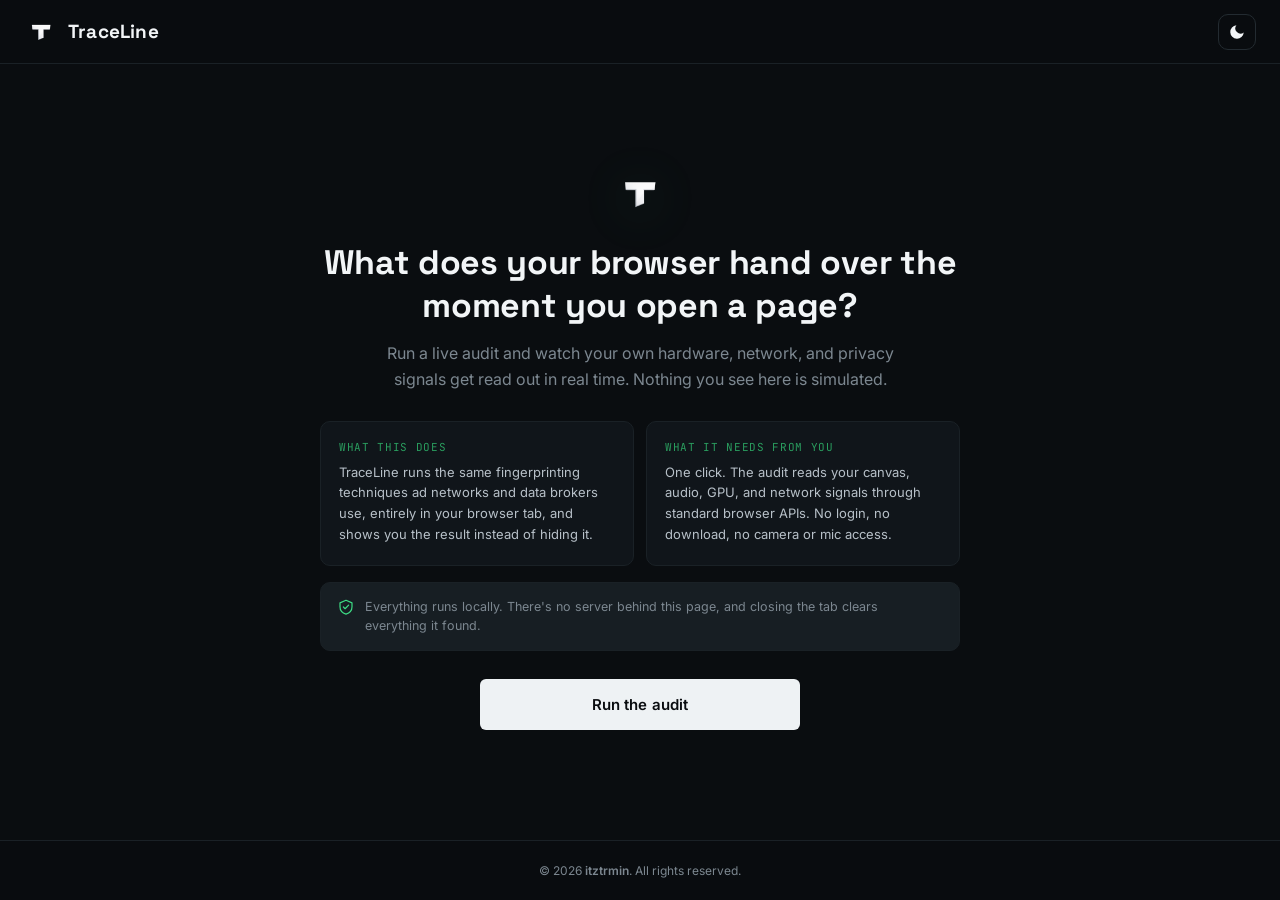
==== commit c0306433: "Last Sync: 2026-07-10 18:23 (Mobile)" ====
--- a/index.html
+++ b/index.html
@@ -32,7 +32,7 @@
 
 <nav>
     <div class="brand">
-        <img src="assets/icons/favicon-64.png" alt="" class="brand-mark" width="26" height="26">
+        <img src="assets/icons/favicon-64.png" alt="" class="brand-mark" width="34" height="34">
         <span>TraceLine</span>
     </div>
     <button class="theme-toggle" id="theme-btn" aria-label="Toggle theme">
--- a/css/components.css
+++ b/css/components.css
@@ -29,7 +29,8 @@
 
 .brand-mark {
     display: block;
-    border-radius: 6px;
+    border-radius: 8px;
+    flex-shrink: 0;
 }
 
 .theme-toggle {
--- a/css/terminal.css
+++ b/css/terminal.css
@@ -78,8 +78,7 @@
     background-color: var(--term-bg);
     padding: 16px 18px 22px;
     white-space: pre-wrap;
-    overflow-wrap: anywhere;
-    word-break: break-all;
+    overflow-wrap: break-word;
     font-size: clamp(10px, 2.2vw, 13px);
     font-family: var(--font-mono);
     line-height: 1.7;
@@ -88,11 +87,19 @@
     height: 60vh;
     max-height: 600px;
     overflow-y: auto;
+    overflow-x: auto;
     width: 100%;
     box-sizing: border-box;
     scrollbar-width: thin;
     scrollbar-color: var(--border-color) transparent;
     transition: background-color var(--transition-med), color var(--transition-med);
+}
+
+#terminal-output .tl-banner {
+    display: block;
+    white-space: pre;
+    overflow-x: auto;
+    max-width: 100%;
 }
 
 #terminal-output::-webkit-scrollbar       { width: 6px; }
--- a/css/scorecards.css
+++ b/css/scorecards.css
@@ -23,6 +23,14 @@
     color: var(--heading-color);
     margin: 0;
     letter-spacing: -0.01em;
+}
+
+.score-desc {
+    font-size: 13px;
+    line-height: 1.6;
+    color: var(--text-dim);
+    max-width: 68ch;
+    margin: 10px 0 20px;
 }
 
 
@@ -86,6 +94,7 @@
     font-weight: 700;
     line-height: 1.1;
     margin-bottom: 6px;
+    min-height: 1.1em;
 }
 
 .overall-verdict {
@@ -94,6 +103,7 @@
     color: var(--text-color);
     margin: 0;
     max-width: 40ch;
+    min-height: 1.55em;
 }
 
 
@@ -125,6 +135,28 @@
     border: 1px solid var(--border-soft);
     border-radius: var(--radius-lg);
     padding: 20px;
+    opacity: 0;
+    transform: translateY(8px);
+    animation: cat-card-in 0.45s cubic-bezier(0.4, 0, 0.2, 1) forwards;
+}
+
+.cat-card.is-pending .cat-score {
+    color: var(--text-dim);
+}
+
+@keyframes cat-card-in {
+    to {
+        opacity: 1;
+        transform: translateY(0);
+    }
+}
+
+@media (prefers-reduced-motion: reduce) {
+    .cat-card {
+        animation: none;
+        opacity: 1;
+        transform: none;
+    }
 }
 
 .cat-card-top {
@@ -138,10 +170,11 @@
     width: 34px;
     height: 34px;
     border-radius: var(--radius-sm);
-    background: var(--highlight-bg);
+    background: var(--accent-dim);
     display: flex;
     align-items: center;
     justify-content: center;
+    color: #ffffff;
 }
 
 .cat-icon svg {
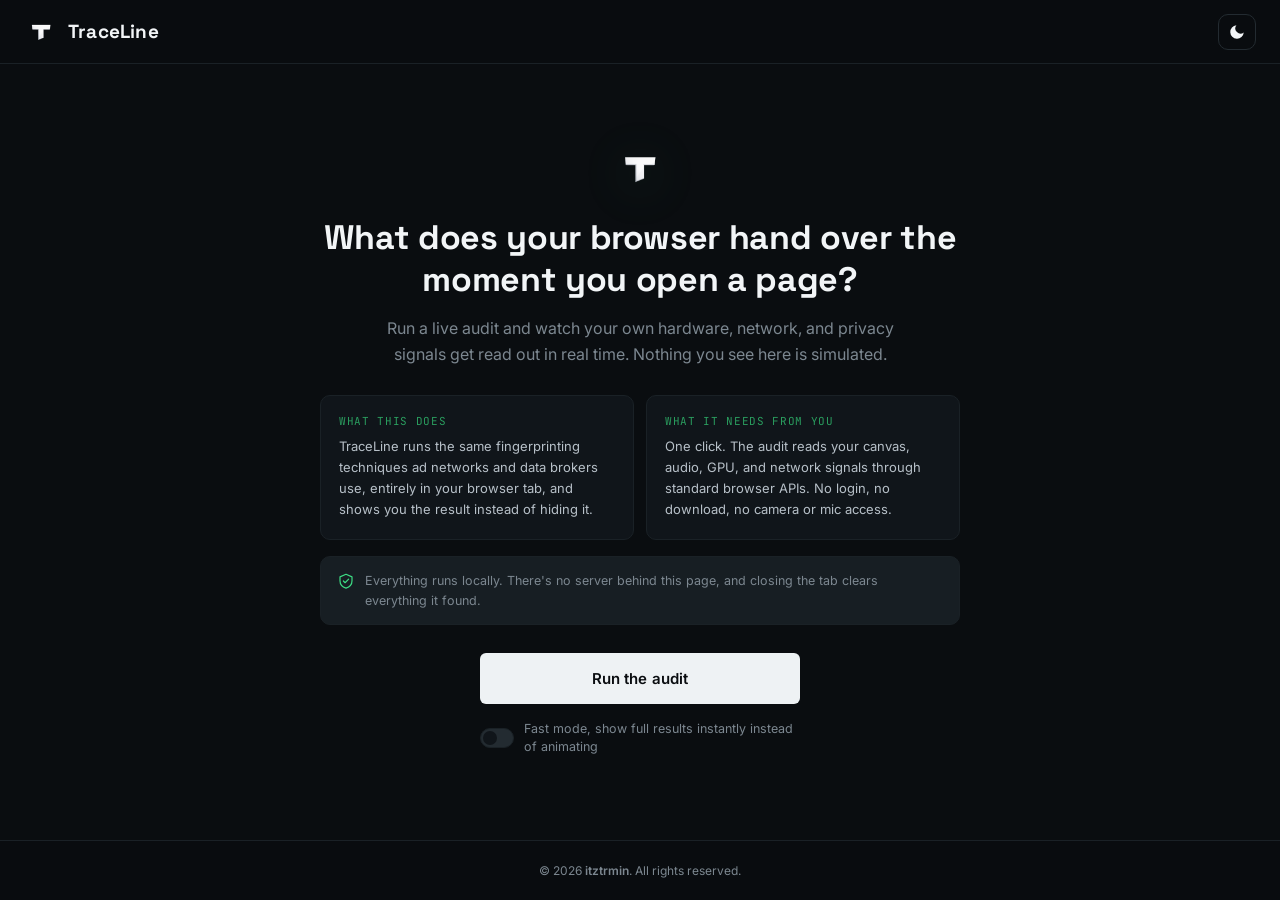
==== commit 31135ad3: "Last Sync: 2026-07-11 10:55 (Mobile)" ====
--- a/index.html
+++ b/index.html
@@ -25,6 +25,7 @@
     <link rel="stylesheet" href="css/components.css">
     <link rel="stylesheet" href="css/terminal.css">
     <link rel="stylesheet" href="css/scorecards.css">
+    <link rel="stylesheet" href="css/location.css">
 </head>
 <body>
 
@@ -78,6 +79,12 @@
         </div>
 
         <button class="cta-btn" id="trap-button">Run the audit</button>
+
+        <label class="fast-mode-toggle" for="fast-mode-checkbox">
+            <input type="checkbox" id="fast-mode-checkbox">
+            <span class="fast-mode-track" aria-hidden="true"><span class="fast-mode-thumb"></span></span>
+            <span class="fast-mode-text">Fast mode, show full results instantly instead of animating</span>
+        </label>
     </div>
 
     <div id="results-container">
@@ -92,6 +99,17 @@
         </div>
 
         <div id="score-section" style="display:none"></div>
+
+        <div id="location-section" style="display:none"></div>
+
+        <div class="badge-row" id="badge-row">
+            <button type="button" class="badge-btn" id="badge-miku" aria-label="Reload page">
+                <img src="assets/badges/miku-approved.png" alt="This site is Miku approved" width="88" height="31" loading="lazy">
+            </button>
+            <button type="button" class="badge-btn" id="badge-css" aria-label="Reload page">
+                <img src="assets/badges/css-awesome.png" alt="CSS is awesome" width="88" height="31" loading="lazy">
+            </button>
+        </div>
 
         <div class="bottom-actions">
             <button class="back-btn" id="back-btn">Back to start</button>
@@ -116,6 +134,7 @@
 <script src="js/ui/terminal.js"></script>
 <script src="js/ui/score.js"></script>
 <script src="js/ui/scorecards.js"></script>
+<script src="js/ui/location.js"></script>
 <script src="js/ui/app.js"></script>
 </body>
 </html>
--- a/css/components.css
+++ b/css/components.css
@@ -209,6 +209,65 @@
     transform: none;
 }
 
+.fast-mode-toggle {
+    display: flex;
+    align-items: center;
+    gap: 10px;
+    margin-top: 16px;
+    cursor: pointer;
+    user-select: none;
+    max-width: 320px;
+}
+
+.fast-mode-toggle input {
+    position: absolute;
+    opacity: 0;
+    width: 0;
+    height: 0;
+}
+
+.fast-mode-track {
+    flex-shrink: 0;
+    width: 34px;
+    height: 20px;
+    border-radius: 999px;
+    background: var(--border-color);
+    border: 1px solid var(--border-soft);
+    position: relative;
+    transition: background-color var(--transition-fast);
+}
+
+.fast-mode-thumb {
+    position: absolute;
+    top: 2px;
+    left: 2px;
+    width: 14px;
+    height: 14px;
+    border-radius: 50%;
+    background: var(--bg-raised);
+    transition: transform var(--transition-fast);
+}
+
+.fast-mode-toggle input:checked ~ .fast-mode-track {
+    background: var(--accent);
+}
+
+.fast-mode-toggle input:checked ~ .fast-mode-track .fast-mode-thumb {
+    transform: translateX(14px);
+}
+
+.fast-mode-toggle input:focus-visible ~ .fast-mode-track {
+    outline: 2px solid var(--accent);
+    outline-offset: 2px;
+}
+
+.fast-mode-text {
+    font-size: 12.5px;
+    line-height: 1.4;
+    color: var(--text-dim);
+    text-align: left;
+}
+
 #results-container {
     display: none;
     width: 100%;
@@ -216,11 +275,43 @@
     margin: 0 auto;
 }
 
+.badge-row {
+    display: flex;
+    justify-content: center;
+    align-items: center;
+    gap: 10px;
+    margin-top: 32px;
+    flex-wrap: wrap;
+}
+
+.badge-btn {
+    background: none;
+    border: none;
+    padding: 0;
+    line-height: 0;
+    cursor: pointer;
+    border-radius: 2px;
+    transition: transform var(--transition-fast), opacity var(--transition-fast);
+    opacity: 0.85;
+}
+
+.badge-btn:hover {
+    transform: translateY(-2px);
+    opacity: 1;
+}
+
+.badge-btn img {
+    display: block;
+    width: 88px;
+    height: 31px;
+    image-rendering: pixelated;
+}
+
 .bottom-actions {
     display: flex;
     flex-direction: column;
     align-items: center;
-    margin-top: 36px;
+    margin-top: 20px;
     padding-top: 28px;
     border-top: 1px solid var(--border-soft);
 }
--- a/css/scorecards.css
+++ b/css/scorecards.css
@@ -169,17 +169,15 @@
 .cat-icon {
     width: 34px;
     height: 34px;
-    border-radius: var(--radius-sm);
-    background: var(--accent-dim);
     display: flex;
     align-items: center;
     justify-content: center;
-    color: #ffffff;
+    color: var(--heading-color);
 }
 
 .cat-icon svg {
-    width: 18px;
-    height: 18px;
+    width: 22px;
+    height: 22px;
 }
 
 .cat-label {
@@ -190,11 +188,27 @@
     margin-bottom: 2px;
 }
 
+.cat-score-row {
+    display: flex;
+    align-items: baseline;
+    justify-content: space-between;
+    margin-bottom: 14px;
+}
+
 .cat-score {
     font-family: var(--font-mono);
     font-size: 12px;
     font-weight: 600;
-    margin-bottom: 14px;
+}
+
+.cat-points {
+    font-family: var(--font-mono);
+    font-size: 11px;
+    font-weight: 500;
+    color: var(--text-dim);
+    background: var(--border-soft);
+    padding: 2px 7px;
+    border-radius: 999px;
 }
 
 .cat-checks {
@@ -224,9 +238,23 @@
     flex-shrink: 0;
 }
 
+.cat-check-label {
+    flex: 1;
+    min-width: 0;
+}
+
+.cat-check-pts {
+    font-family: var(--font-mono);
+    font-size: 11px;
+    font-weight: 600;
+    flex-shrink: 0;
+}
+
 .cat-check.is-good .cat-check-dot { background: var(--accent); }
+.cat-check.is-good .cat-check-pts { color: var(--accent); }
 .cat-check.is-bad  .cat-check-dot { background: var(--accent-red); }
 .cat-check.is-bad  .cat-check-label { color: var(--text-dim); }
+.cat-check.is-bad  .cat-check-pts { color: var(--text-dim); }
 
 @media (max-width: 640px) {
     .overall-card {
--- a/css/location.css
+++ b/css/location.css
@@ -0,0 +1,167 @@
+#location-section {
+    width: 100%;
+    margin-top: 28px;
+    margin-bottom: 8px;
+}
+
+.geo-card {
+    background: var(--box-bg);
+    border: 1px solid var(--border-soft);
+    border-radius: var(--radius-lg);
+    padding: 28px;
+}
+
+.geo-note {
+    display: flex;
+    gap: 10px;
+    font-size: 12.5px;
+    line-height: 1.55;
+    color: var(--text-color);
+    background: var(--bg-raised);
+    border: 1px solid var(--border-soft);
+    border-left: 2px solid var(--text-dim);
+    border-radius: var(--radius-sm);
+    padding: 12px 14px;
+    margin: 0 0 20px;
+}
+
+.geo-body {
+    display: grid;
+    grid-template-columns: 1.4fr 1fr;
+    gap: 18px;
+}
+
+.geo-map-wrap {
+    border-radius: var(--radius-sm);
+    overflow: hidden;
+    border: 1px solid var(--border-soft);
+    position: relative;
+    isolation: isolate;
+}
+
+.geo-map {
+    width: 100%;
+    height: 280px;
+    background: var(--bg-raised);
+}
+
+.geo-map-empty {
+    display: flex;
+    align-items: center;
+    justify-content: center;
+    text-align: center;
+    padding: 20px;
+    font-size: 13px;
+    color: var(--text-dim);
+}
+
+.geo-map-loading {
+    position: relative;
+    display: flex;
+    align-items: center;
+    justify-content: center;
+    overflow: hidden;
+}
+
+.geo-map-pulse {
+    position: absolute;
+    inset: 0;
+    background: linear-gradient(90deg, var(--bg-raised) 25%, var(--border-soft) 50%, var(--bg-raised) 75%);
+    background-size: 200% 100%;
+    animation: geo-shimmer 1.6s ease-in-out infinite;
+}
+
+.geo-map-loading-text {
+    position: relative;
+    z-index: 1;
+    font-family: var(--font-mono);
+    font-size: 12px;
+    color: var(--text-dim);
+    background: var(--box-bg);
+    padding: 6px 12px;
+    border-radius: 999px;
+    border: 1px solid var(--border-soft);
+}
+
+@keyframes geo-shimmer {
+    0%   { background-position: 200% 0; }
+    100% { background-position: -200% 0; }
+}
+
+.geo-stats {
+    display: flex;
+    flex-direction: column;
+    gap: 10px;
+}
+
+.geo-stat-pair {
+    display: grid;
+    grid-template-columns: 1fr 1fr;
+    gap: 10px;
+}
+
+.geo-stat {
+    display: flex;
+    flex-direction: column;
+    gap: 4px;
+    padding: 12px 14px;
+    background: var(--bg-raised);
+    border: 1px solid var(--border-soft);
+    border-radius: var(--radius-sm);
+}
+
+.geo-stat-label {
+    font-family: var(--font-mono);
+    font-size: 10.5px;
+    letter-spacing: 0.06em;
+    text-transform: uppercase;
+    color: var(--text-dim);
+}
+
+.geo-stat-value {
+    font-family: var(--font-mono);
+    font-size: 13.5px;
+    font-weight: 600;
+    color: var(--heading-color);
+    word-break: break-word;
+    line-height: 1.35;
+}
+
+.geo-skel {
+    display: block;
+    height: 13px;
+    width: 70%;
+    border-radius: 4px;
+    background: linear-gradient(90deg, var(--border-soft) 25%, var(--border-color) 50%, var(--border-soft) 75%);
+    background-size: 200% 100%;
+    animation: geo-shimmer 1.6s ease-in-out infinite;
+}
+
+.geo-stat.is-loading .geo-stat-label {
+    opacity: 0.6;
+}
+
+@media (prefers-reduced-motion: reduce) {
+    .geo-map-pulse,
+    .geo-skel {
+        animation: none;
+    }
+}
+
+@media (max-width: 640px) {
+    .geo-card {
+        padding: 20px;
+    }
+
+    .geo-body {
+        grid-template-columns: 1fr;
+    }
+
+    .geo-stat-pair {
+        grid-template-columns: 1fr 1fr;
+    }
+
+    .geo-map {
+        height: 220px;
+    }
+}
